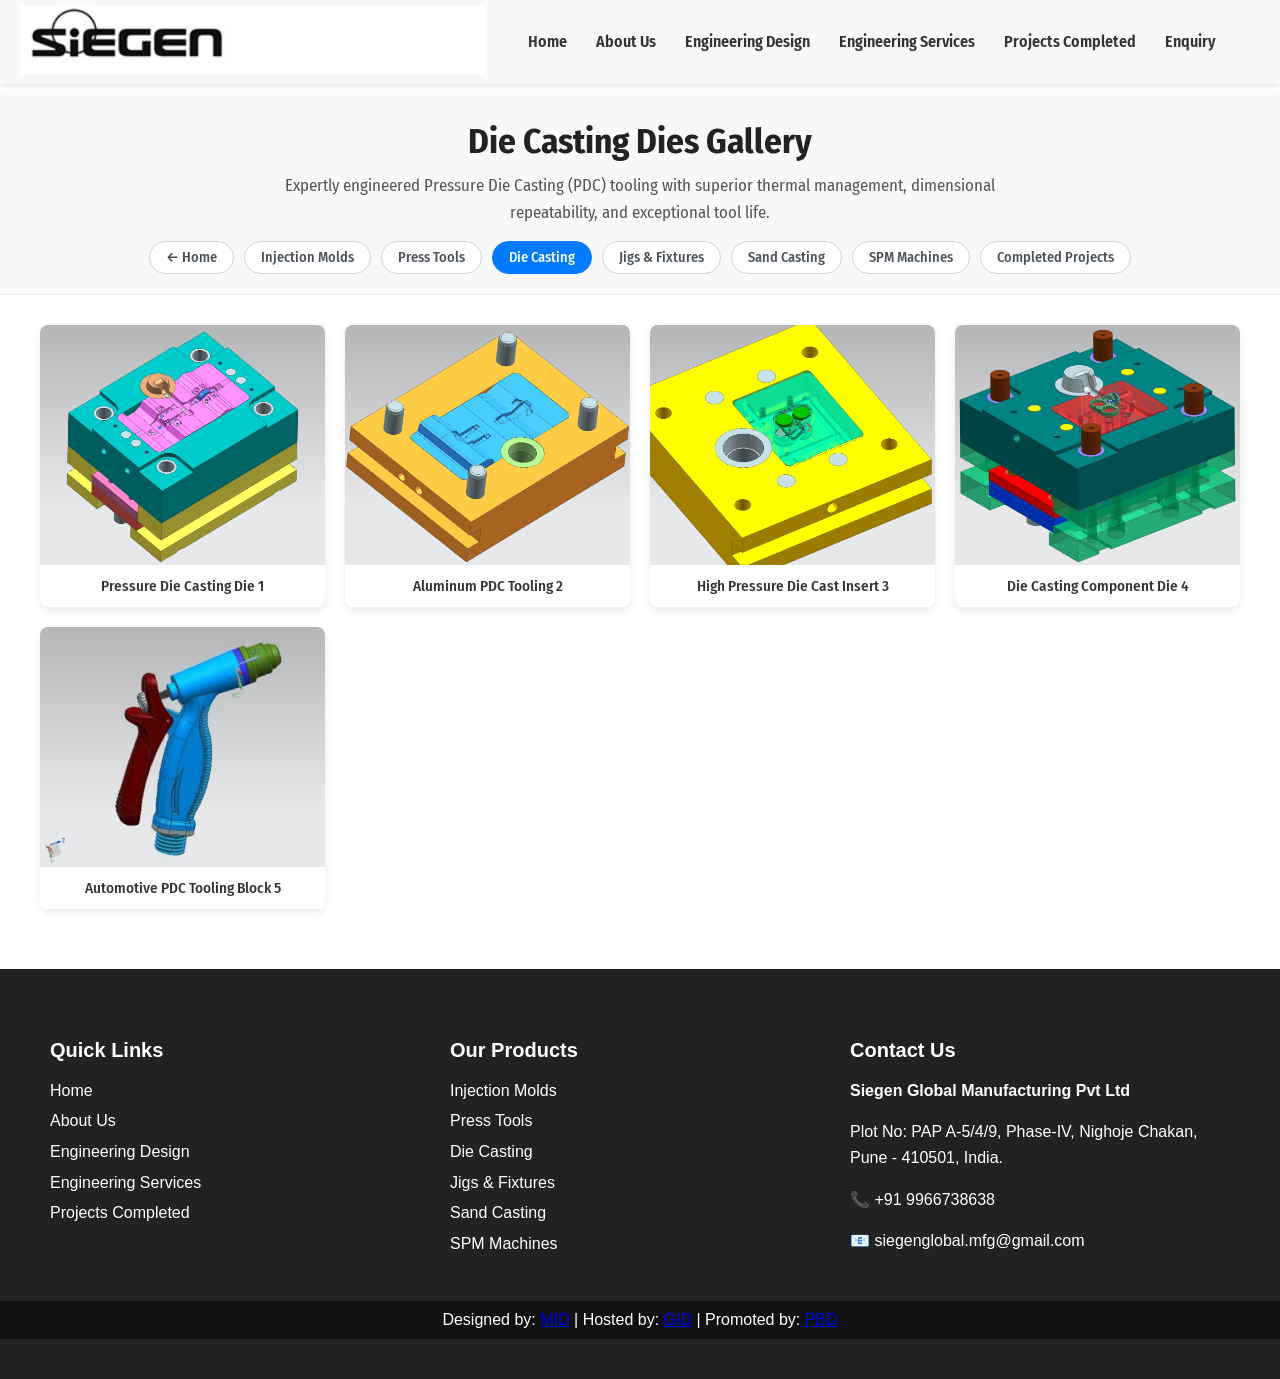
==== die-casting.html @ 93d1257c "Refactor project structure: organize assets into subdirectories, rename images descriptively, and in" ====
<!DOCTYPE html>
<html lang="en">
<head>
    <meta charset="UTF-8">
    <meta name="viewport" content="width=device-width, initial-scale=1.0">
    <title>Pressure Die Casting Dies Gallery | Siegen Global Manufacturing</title>
    <meta name="description" content="View our portfolio of precision Pressure Die Casting (PDC) dies and tooling engineered for aluminum and zinc casting by Siegen Global Manufacturing Pvt Ltd.">
    <meta name="keywords" content="Pressure Die Casting Dies, PDC Tooling, Aluminum Die Casting, Zinc Casting Dies, Tool Design Pune, Siegen Global">
    <link rel="stylesheet" href="assets/css/styles.css">
    <script defer src="assets/js/script.js"></script>
</head>
<body>
    <header>
        <div class="logo">
            <a href="index.html#home"><img src="assets/images/logo/logo.jpeg" alt="Siegen Global Manufacturing Logo"></a>
        </div>
        <button class="mobile-menu-btn" aria-label="Toggle navigation">☰</button>
        <nav>
            <ul>
                <li><a href="index.html#home">Home</a></li>
                <li><a href="index.html#about">About Us</a></li>
                <li><a href="index.html#engineering-design">Engineering Design</a></li>
                <li><a href="index.html#engineering-services">Engineering Services</a></li>
                <li><a href="projects.html">Projects Completed</a></li>
                <li><a href="index.html#enquiry">Enquiry</a></li>
            </ul>
        </nav>
    </header>

    <div class="gallery-page-header">
        <h1>Die Casting Dies Gallery</h1>
        <p>Expertly engineered Pressure Die Casting (PDC) tooling with superior thermal management, dimensional repeatability, and exceptional tool life.</p>
        <div class="gallery-nav-bar">
            <a href="index.html">← Home</a>
            <a href="injection-molds.html">Injection Molds</a>
            <a href="press-tools.html">Press Tools</a>
            <a href="die-casting.html" class="active">Die Casting</a>
            <a href="jigs-and-fixtures.html">Jigs & Fixtures</a>
            <a href="sand-casting.html">Sand Casting</a>
            <a href="spm-machines.html">SPM Machines</a>
            <a href="projects.html">Completed Projects</a>
        </div>
    </div>

    <section class="gallery-section">
        <div class="gallery">
            <div class="gallery-card">
                <img src="assets/images/gallery/die-casting/die-casting-01.jpeg" alt="Pressure Die Casting Die 1">
                <div class="caption">Pressure Die Casting Die 1</div>
            </div>
            <div class="gallery-card">
                <img src="assets/images/gallery/die-casting/die-casting-02.jpeg" alt="Aluminum PDC Tooling 2">
                <div class="caption">Aluminum PDC Tooling 2</div>
            </div>
            <div class="gallery-card">
                <img src="assets/images/gallery/die-casting/die-casting-03.jpeg" alt="High Pressure Die Cast Insert 3">
                <div class="caption">High Pressure Die Cast Insert 3</div>
            </div>
            <div class="gallery-card">
                <img src="assets/images/gallery/die-casting/die-casting-04.jpeg" alt="Die Casting Component Die 4">
                <div class="caption">Die Casting Component Die 4</div>
            </div>
            <div class="gallery-card">
                <img src="assets/images/gallery/die-casting/die-casting-05.jpeg" alt="Automotive PDC Tooling Block 5">
                <div class="caption">Automotive PDC Tooling Block 5</div>
            </div>
        </div>
    </section>

    <!-- Lightbox Modal -->
    <div class="lightbox" id="lightbox">
        <button class="close" onclick="closeLightbox()" aria-label="Close dialog">×</button>
        <button class="prev" onclick="prevImage()" aria-label="Previous image">&#10094;</button>
        <div class="lightbox-content">
            <img id="lightboxImage" src="" alt="Expanded View">
            <div class="lightbox-caption" id="lightboxCaption"></div>
        </div>
        <button class="next" onclick="nextImage()" aria-label="Next image">&#10095;</button>
    </div>

    <footer>
        <div class="footer-container">
            <div>
                <h3>Quick Links</h3>
                <ul>
                    <li><a href="index.html#home">Home</a></li>
                    <li><a href="index.html#about">About Us</a></li>
                    <li><a href="index.html#engineering-design">Engineering Design</a></li>
                    <li><a href="index.html#engineering-services">Engineering Services</a></li>
                    <li><a href="projects.html">Projects Completed</a></li>
                </ul>
            </div>
            <div>
                <h3>Our Products</h3>
                <ul>
                    <li><a href="injection-molds.html">Injection Molds</a></li>
                    <li><a href="press-tools.html">Press Tools</a></li>
                    <li><a href="die-casting.html">Die Casting</a></li>
                    <li><a href="jigs-and-fixtures.html">Jigs & Fixtures</a></li>
                    <li><a href="sand-casting.html">Sand Casting</a></li>
                    <li><a href="spm-machines.html">SPM Machines</a></li>
                </ul>
            </div>
            <div>
                <h3>Contact Us</h3>
                <p><strong>Siegen Global Manufacturing Pvt Ltd</strong></p>
                <p>Plot No: PAP A-5/4/9, Phase-IV, Nighoje Chakan, Pune - 410501, India.</p>
                <p>📞 +91 9966738638</p>
                <p>📧 siegenglobal.mfg@gmail.com</p>
            </div>
        </div>
        <div class="footer-bottom">
            Designed by: <a href="#">MID</a> | Hosted by: <a href="#">GID</a> | Promoted by: <a href="#">PBD</a>
        </div>
    </footer>
</body>
</html>
---- assets/css/styles.css ----
@import url('https://fonts.googleapis.com/css2?family=Fira+Sans+Condensed:wght@300;400;500;600;700&display=swap');

body {
    font-family: 'Fira Sans Condensed', Arial, sans-serif;
    margin: 0;
    padding: 0;
}

header {
    display: flex;
    align-items: center;
    justify-content: flex-start;
    background-color: #f8f8f8;
    padding: 5px 20px;
    position: fixed;
    width: 100%;
    top: 0;
    box-shadow: 0 2px 5px rgba(0,0,0,0.1);
    z-index: 1000;
    box-sizing: border-box;
}

.logo {
    flex: 0 0 auto;
    margin-right: 30px;
}

.logo img {
    height: 70px;
    width: auto;
}

nav {
    flex: 1;
}

nav ul {
    list-style: none;
    padding: 0;
    margin: 0;
    display: flex;
    align-items: center;
    gap: 5px;
}

nav ul li {
    margin: 0;
    position: relative;
    white-space: nowrap;
}

nav ul li a {
    text-decoration: none;
    color: #333;
    font-weight: 600;
    padding: 8px 12px;
    border-radius: 4px;
    transition: all 0.3s ease;
    display: block;
}

nav ul li a:hover {
    background-color: #007bff;
    color: white;
}



@keyframes fadeIn {
    from { opacity: 0; transform: translateY(-10px); }
    to { opacity: 1; transform: translateY(0); }
}

/* Slideshow */
.slideshow-container {
    width: 100%;
    height: 50vh;
    margin-top: 85px;
    margin-bottom: 0;
    position: relative;
    overflow: hidden;
    max-width: 1200px;
    margin-left: auto;
    margin-right: auto;
}

.slide {
    width: 100%;
    height: 100%;
    position: relative;
    display: flex;
    flex-direction: column;
    align-items: center;
}

.slide img {
    width: 100%;
    height: 90%;
    object-fit: cover;
    object-position: center;
}

.slide-text {
    position: relative;
    bottom: 0;
    width: 100%;
    background: linear-gradient(90deg, transparent 0%, rgba(255, 255, 255, 0.2) 10%, rgba(255, 255, 255, 0.2) 90%, transparent 100%);
    color: #b9ebca;
    text-align: center;
    padding: 15px;
    font-size: 1.2em;
    font-weight: 600;
    height: 10%;
    display: flex;
    align-items: center;
    justify-content: center;
    text-transform: uppercase;
    letter-spacing: 2px;
    backdrop-filter: blur(5px);
    box-shadow: 0 -4px 15px rgba(0,0,0,0.15);
    transition: all 0.5s ease;
    animation: floatText 2s ease-in-out infinite;
}

@keyframes floatText {
    0% { transform: translateY(0); }
    50% { transform: translateY(-5px); }
    100% { transform: translateY(0); }
}

.slide.active .slide-text {
    opacity: 1;
    transform: translateY(0);
    font-size: 1.5em;
    background: linear-gradient(90deg, transparent 0%, rgba(124, 217, 238, 0.5) 10%, rgba(124, 217, 238, 0.5) 90%, transparent 100%);
    color: rgb(0, 0, 0);
}


/* Common section spacing */
section {
    padding: 30px 0;
    margin: 0;
}

.container {
    display: flex;
    flex-wrap: wrap;
    justify-content: space-between;
    max-width: 1200px;
    margin: 0 auto;
    padding: 20px;
    gap: 30px;
}

.content {
    flex: 1;
    min-width: 280px;
    flex-basis: calc(60% - 15px);
}

.projects {
    flex: 1;
    min-width: 280px;
    flex-basis: calc(40% - 15px);
}

.content h1 {
    font-size: clamp(24px, 4vw, 32px);
    color: #333;
    margin-bottom: 20px;
}

.content p {
    font-size: clamp(14px, 2vw, 16px);
    line-height: 1.6;
    color: #555;
    margin-bottom: 15px;
}

.projects h2 {
    font-size: clamp(20px, 3vw, 24px);
    color: #333;
    margin-bottom: 20px;
}

.projects a {
    display: block;
    color: #007bff;
    text-decoration: none;
    font-size: clamp(14px, 2vw, 16px);
    padding: 8px 0;
    transition: color 0.3s ease;
}

.projects a:hover {
    color: #0056b3;
}

/* About Section */
.about-container {
    display: flex;
    justify-content: space-between;
    align-items: flex-start;
    padding: 40px;
    gap: 40px;
    max-width: 1200px;
    margin: 0 auto;
}

.about-text {
    flex: 1;
    padding-right: 20px;
}

.about-image {
    flex: 1;
    max-width: 500px;
}

.about-image img {
    width: 100%;
    height: auto;
    border-radius: 8px;
    box-shadow: 0 4px 8px rgba(0, 0, 0, 0.1);
}

@media (max-width: 768px) {
    .about-container {
        flex-direction: column;
        padding: 20px;
    }
    
    .about-text {
        padding-right: 0;
    }
    
    .about-image {
        width: 100%;
        margin-top: 20px;
    }
}

.about-text {
    flex: 1;
    min-width: 280px;
    flex-basis: calc(50% - 15px);
}

.about-image {
    flex: 1;
    min-width: 280px;
    flex-basis: calc(50% - 15px);
    height: 100%;
}

.about-image img {
    width: 100%;
    height: 100%;
    object-fit: cover;
    border-radius: 8px;
    box-shadow: 0 4px 12px rgba(0,0,0,0.1);
    max-height: 500px;
}

/* Services Section */
.services-container {
    max-width: 1200px;
    margin: 20px auto;
    padding: 0 20px;
}

.services {
    display: grid;
    grid-template-columns: repeat(auto-fit, minmax(280px, 1fr));
    gap: 20px;
    padding: 0;
}

.service-item {
    aspect-ratio: 16/9;
    width: 100%;
    height: auto;
}

.service-item img {
    width: 100%;
    height: 100%;
    object-fit: cover;
}

/* Software and Engineering Services Sections */
.software-service-container,
.engineering-service-container {
    max-width: 1200px;
    margin: 20px auto;
    padding: 0 20px;
    text-align: center;
}

.service-row {
    display: flex;
    justify-content: center;
    gap: 30px;
    margin-bottom: 30px;
}

.service-row.center {
    justify-content: center;
}

.service-item-container {
    flex: 1;
    max-width: 500px;
    text-align: center;
}

.service-item-container img {
    width: 100%;
    height: auto;
    border-radius: 8px;
    box-shadow: 0 4px 12px rgba(0,0,0,0.1);
    margin-bottom: 15px;
    transition: transform 0.3s ease, box-shadow 0.3s ease;
}

.service-item-container img:hover {
    transform: scale(1.05);
    box-shadow: 0 8px 24px rgba(0,0,0,0.15);
}

.service-item-container h3 {
    color: #333;
    margin-top: 10px;
    font-size: 1.2em;
}

@media (max-width: 768px) {
    .service-row {
        flex-direction: column;
        align-items: center;
    }
    
    .service-item-container {
        width: 100%;
        margin-bottom: 20px;
    }
}

.software-service-text,
.engineering-service-text {
    flex: 1;
    min-width: 280px;
    flex-basis: calc(50% - 15px);
}

.software-service-image,
.engineering-service-image {
    flex: 1;
    min-width: 280px;
    flex-basis: calc(50% - 15px);
    height: 100%;
}

.software-service-image img,
.engineering-service-image img {
    width: 100%;
    height: 100%;
    object-fit: cover;
    border-radius: 8px;
    box-shadow: 0 4px 12px rgba(0,0,0,0.1);
    max-height: 500px;
}

/* Fix for MCAD Design Services hover effects */
.services-container {
    padding: 40px 20px;
    background: #f8f9fa;
}

.service-item {
    position: relative;
    display: block;
    overflow: hidden;
    border-radius: 8px;
    transition: transform 0.3s ease;
}

.service-item img {
    width: 100%;
    height: 100%;
    object-fit: cover;
    transition: transform 0.3s ease;
}

.service-item .overlay {
    position: absolute;
    bottom: 0;
    left: 0;
    right: 0;
    background: rgba(0, 0, 0, 0.7);
    color: white;
    padding: 15px;
    transform: translateY(100%);
    transition: transform 0.3s ease;
    text-align: center;
}

.service-item:hover {
    transform: translateY(-5px);
}

.service-item:hover .overlay {
    transform: translateY(0);
}

.service-item:hover img {
    transform: scale(1.1);
}

/* Engineering Design Expertise Styles */
.engineering-design-container {
    padding: 60px 20px;
    background: #fff;
    max-width: 1200px;
    margin: 0 auto;
}

.engineering-design-container h2 {
    text-align: center;
    margin-bottom: 40px;
    color: #333;
    font-size: 2em;
}

.design-workflow {
    display: flex;
    justify-content: space-between;
    align-items: center;
    margin-bottom: 60px;
    gap: 20px;
}

.workflow-item {
    flex: 1;
    text-align: center;
    padding: 20px;
    background: #f8f9fa;
    border-radius: 10px;
    box-shadow: 0 4px 6px rgba(0, 0, 0, 0.1);
    opacity: 0;
    transform: translateY(20px);
    animation: fadeInUp 0.6s ease forwards;
}

.workflow-icon {
    width: 200px;
    height: 200px;
    border-radius: 50%;
    overflow: hidden;
    margin: 0 auto 20px;
    position: relative;
}

.workflow-icon img {
    width: 100%;
    height: 100%;
    object-fit: cover;
    object-position: center;
}

.workflow-arrow {
    width: 60px;
    height: 2px;
    background: #007bff;
    position: relative;
    flex-shrink: 0;
}

.workflow-arrow::after {
    content: '';
    position: absolute;
    right: 0;
    top: 50%;
    transform: translateY(-50%);
    width: 0;
    height: 0;
    border-left: 8px solid #007bff;
    border-top: 6px solid transparent;
    border-bottom: 6px solid transparent;
}

.workflow-item:nth-child(1) { animation-delay: 0.2s; }
.workflow-item:nth-child(3) { animation-delay: 0.4s; }
.workflow-item:nth-child(5) { animation-delay: 0.6s; }

@keyframes fadeInUp {
    from {
        opacity: 0;
        transform: translateY(20px);
    }
    to {
        opacity: 1;
        transform: translateY(0);
    }
}

/* Key Results Styles */
.key-results {
    margin-top: 60px;
}

.key-results h3 {
    text-align: center;
    margin-bottom: 40px;
    color: #333;
}

.key-results-grid {
    display: grid;
    grid-template-columns: repeat(auto-fit, minmax(250px, 1fr));
    gap: 30px;
}

.key-result-item {
    background: #fff;
    padding: 25px;
    border-radius: 10px;
    box-shadow: 0 4px 6px rgba(0, 0, 0, 0.1);
    position: relative;
    transition: transform 0.3s ease;
}

.key-result-item::before {
    content: attr(data-number);
    position: absolute;
    top: -15px;
    left: -15px;
    width: 30px;
    height: 30px;
    background: #007bff;
    color: white;
    border-radius: 50%;
    display: flex;
    align-items: center;
    justify-content: center;
    font-weight: bold;
}

.key-result-item:hover {
    transform: translateY(-5px);
}

.key-result-item h4 {
    color: #333;
    margin-bottom: 15px;
}

.key-result-item p {
    color: #666;
    line-height: 1.6;
}

/* Responsive Design */
@media (max-width: 768px) {
    .design-workflow {
        flex-direction: column;
    }
    
    .workflow-arrow {
        width: 2px;
        height: 40px;
    }
    
    .workflow-arrow::after {
        right: 50%;
        top: auto;
        bottom: 0;
        transform: translateX(50%) rotate(90deg);
    }
    
    .key-results-grid {
        grid-template-columns: 1fr;
    }
}

/* Text styles */
h2 {
    font-size: clamp(24px, 4vw, 32px);
    margin-bottom: 20px;
}

p, ul {
    font-size: clamp(14px, 2vw, 16px);
    line-height: 1.6;
    margin-bottom: 15px;
}

/* Responsive Design */
@media screen and (max-width: 768px) {
    section {
        padding: 20px 0;
    }

    .about-container,
    .software-service-container,
    .engineering-service-container {
        gap: 20px;
    }

    .about-text,
    .about-image,
    .software-service-text,
    .software-service-image,
    .engineering-service-text,
    .engineering-service-image {
        flex-basis: 100%;
        min-width: 100%;
        padding: 0;
    }

    .about-image img,
    .software-service-image img,
    .engineering-service-image img {
        max-height: 300px;
    }

    .services {
        grid-template-columns: repeat(auto-fit, minmax(250px, 1fr));
    }

    .service-item {
        aspect-ratio: 16/10;
    }

    .container {
        gap: 20px;
    }

    .content,
    .projects {
        flex-basis: 100%;
        min-width: 100%;
    }
}

@media screen and (max-width: 480px) {
    section {
        padding: 15px 0;
    }

    .about-container,
    .software-service-container,
    .engineering-service-container {
        padding: 0 15px;
        gap: 15px;
    }

    .about-image img,
    .software-service-image img,
    .engineering-service-image img {
        max-height: 250px;
    }

    .services {
        grid-template-columns: 1fr;
    }

    .service-item {
        aspect-ratio: 16/9;
    }
}

/* Mobile Menu Button */
.mobile-menu-btn {
    display: none;
    background: none;
    border: none;
    font-size: 24px;
    cursor: pointer;
    padding: 10px;
}

/* Media Queries for Responsive Design */
@media screen and (max-width: 768px) {
    header {
        padding: 5px 10px;
    }

    .logo img {
        height: 50px;
    }

    .mobile-menu-btn {
        display: block;
    }

    nav ul {
        display: none;
        position: absolute;
        top: 80px;
        left: 0;
        width: 100%;
        background: #f8f8f8;
        flex-direction: column;
        padding: 20px 0;
        box-shadow: 0 2px 5px rgba(0,0,0,0.1);
    }

    nav ul.show {
        display: flex;
    }

    nav ul li {
        width: 100%;
        text-align: center;
    }

    .dropdown-menu {
        position: static;
        box-shadow: none;
        width: 100%;
        background: #f0f0f0;
    }

    .container {
        flex-direction: column;
        padding: 10px;
    }

    .content, .projects {
        max-width: 100%;
        padding: 10px;
    }

    .slideshow-container {
        margin-top: 80px;
    }

    .slide img {
        height: 200px;
    }

    .about-container,
    .software-service-container,
    .engineering-service-container {
        flex-direction: column;
        padding: 20px 10px;
    }

    .about-image,
    .software-service-image,
    .engineering-service-image {
        max-width: 100%;
        margin-right: 0;
        margin-bottom: 20px;
    }

    .footer-container {
        flex-direction: column;
        text-align: center;
    }

    .footer-container > div {
        margin-bottom: 20px;
    }
}

/* Additional responsive adjustments for very small screens */
@media screen and (max-width: 480px) {
    body {
        font-size: 14px;
    }

    h1 {
        font-size: 20px !important;
    }

    h2 {
        font-size: 18px !important;
    }

    .logo img {
        height: 40px;
    }
}

footer {
    background-color: #222;
    color: white;
    padding: 40px 0;
    font-family: Arial, sans-serif;
}

footer .footer-container {
    display: flex;
    justify-content: space-around;
    flex-wrap: wrap;
    max-width: 1200px;
    margin: auto;
}

footer .footer-container > div {
    flex: 1;
    min-width: 250px; /* Ensure each section has a minimum width */
    margin: 10px;
}

footer h3 {
    margin-bottom: 10px;
    font-size: 20px;
}

footer ul {
    list-style: none;
    padding: 0;
}

footer ul li {
    margin-bottom: 5px;
}

footer ul li a {
    color: white;
    text-decoration: none;
}

footer .footer-bottom {
    text-align: center;
    padding: 10px;
    background-color: #111;
    margin-top: 20px;
}

.footer-container {
    display: flex;
    justify-content: space-around;
    flex-wrap: wrap;
    max-width: 1200px;
    margin: auto;
}

.footer-container > div {
    flex: 1;
    min-width: 250px;
    margin: 10px;
}

.footer-bottom {
    text-align: center;
    padding: 10px;
    background-color: #111;
    margin-top: 20px;
}

.project-fields-container {
    max-width: 1200px;
    margin: 0 auto;
    padding: 40px 20px;
}

.project-fields-text {
    width: 100%;
    max-width: 1000px;
    margin: 0 auto;
}

.project-fields-text h2 {
    text-align: center;
    margin-bottom: 30px;
}

.project-fields-text ul {
    padding-left: 20px;
    margin: 0 auto;
    max-width: 800px;
}

.project-fields-text p {
    text-align: center;
    margin-bottom: 20px;
}

/* ===================================================
   Gallery & Subpages Styles
   =================================================== */
.gallery-page-header {
    margin-top: 90px;
    padding: 30px 20px 10px;
    text-align: center;
    background: #f8f9fa;
    border-bottom: 1px solid #e9ecef;
}

.gallery-page-header h1 {
    font-size: 2.2rem;
    color: #222;
    margin: 0 0 10px;
}

.gallery-page-header p {
    max-width: 800px;
    margin: 0 auto 15px;
    color: #555;
    font-size: 1.05rem;
    line-height: 1.6;
}

.gallery-nav-bar {
    display: flex;
    justify-content: center;
    flex-wrap: wrap;
    gap: 10px;
    margin: 15px 0 10px;
}

.gallery-nav-bar a {
    display: inline-block;
    padding: 7px 16px;
    background: #fff;
    border: 1px solid #ced4da;
    border-radius: 20px;
    color: #495057;
    text-decoration: none;
    font-size: 0.9rem;
    font-weight: 500;
    transition: all 0.2s ease;
}

.gallery-nav-bar a:hover,
.gallery-nav-bar a.active {
    background: #007bff;
    color: #fff;
    border-color: #007bff;
}

.gallery-section {
    max-width: 1200px;
    margin: 30px auto 60px;
    padding: 0 20px;
}

.gallery {
    display: grid;
    grid-template-columns: repeat(auto-fit, minmax(280px, 1fr));
    gap: 20px;
}

.gallery-card {
    background: #fff;
    border-radius: 8px;
    overflow: hidden;
    box-shadow: 0 4px 10px rgba(0, 0, 0, 0.08);
    transition: transform 0.3s ease, box-shadow 0.3s ease;
    cursor: pointer;
}

.gallery-card:hover {
    transform: translateY(-5px);
    box-shadow: 0 8px 20px rgba(0, 0, 0, 0.15);
}

.gallery-card img {
    width: 100%;
    height: 240px;
    object-fit: cover;
    display: block;
}

.gallery-card .caption {
    padding: 12px 15px;
    font-size: 0.95rem;
    color: #333;
    font-weight: 500;
    text-align: center;
    background: #fff;
}

/* Lightbox Styles */
.lightbox {
    position: fixed;
    top: 0;
    left: 0;
    width: 100%;
    height: 100%;
    background: rgba(0, 0, 0, 0.88);
    display: flex;
    align-items: center;
    justify-content: center;
    opacity: 0;
    visibility: hidden;
    transition: opacity 0.3s ease, visibility 0.3s ease;
    z-index: 2000;
}

.lightbox.show {
    opacity: 1;
    visibility: visible;
}

.lightbox-content {
    position: relative;
    max-width: 90vw;
    max-height: 85vh;
    display: flex;
    flex-direction: column;
    align-items: center;
}

.lightbox img {
    max-width: 90vw;
    max-height: 80vh;
    border-radius: 6px;
    box-shadow: 0 8px 30px rgba(0, 0, 0, 0.5);
    object-fit: contain;
}

.lightbox-caption {
    color: #fff;
    margin-top: 12px;
    font-size: 1.1rem;
    text-align: center;
}

.lightbox .close {
    position: absolute;
    top: 20px;
    right: 25px;
    font-size: 35px;
    color: #fff;
    cursor: pointer;
    background: none;
    border: none;
    z-index: 2010;
    line-height: 1;
    transition: transform 0.2s ease;
}

.lightbox .close:hover {
    transform: scale(1.2);
    color: #ff4757;
}

.lightbox .prev,
.lightbox .next {
    position: absolute;
    top: 50%;
    transform: translateY(-50%);
    background: rgba(255, 255, 255, 0.2);
    color: #fff;
    border: none;
    padding: 14px 18px;
    font-size: 24px;
    cursor: pointer;
    border-radius: 50%;
    transition: background 0.2s ease;
    z-index: 2010;
    user-select: none;
}

.lightbox .prev { left: 25px; }
.lightbox .next { right: 25px; }

.lightbox .prev:hover,
.lightbox .next:hover {
    background: rgba(255, 255, 255, 0.8);
    color: #111;
}
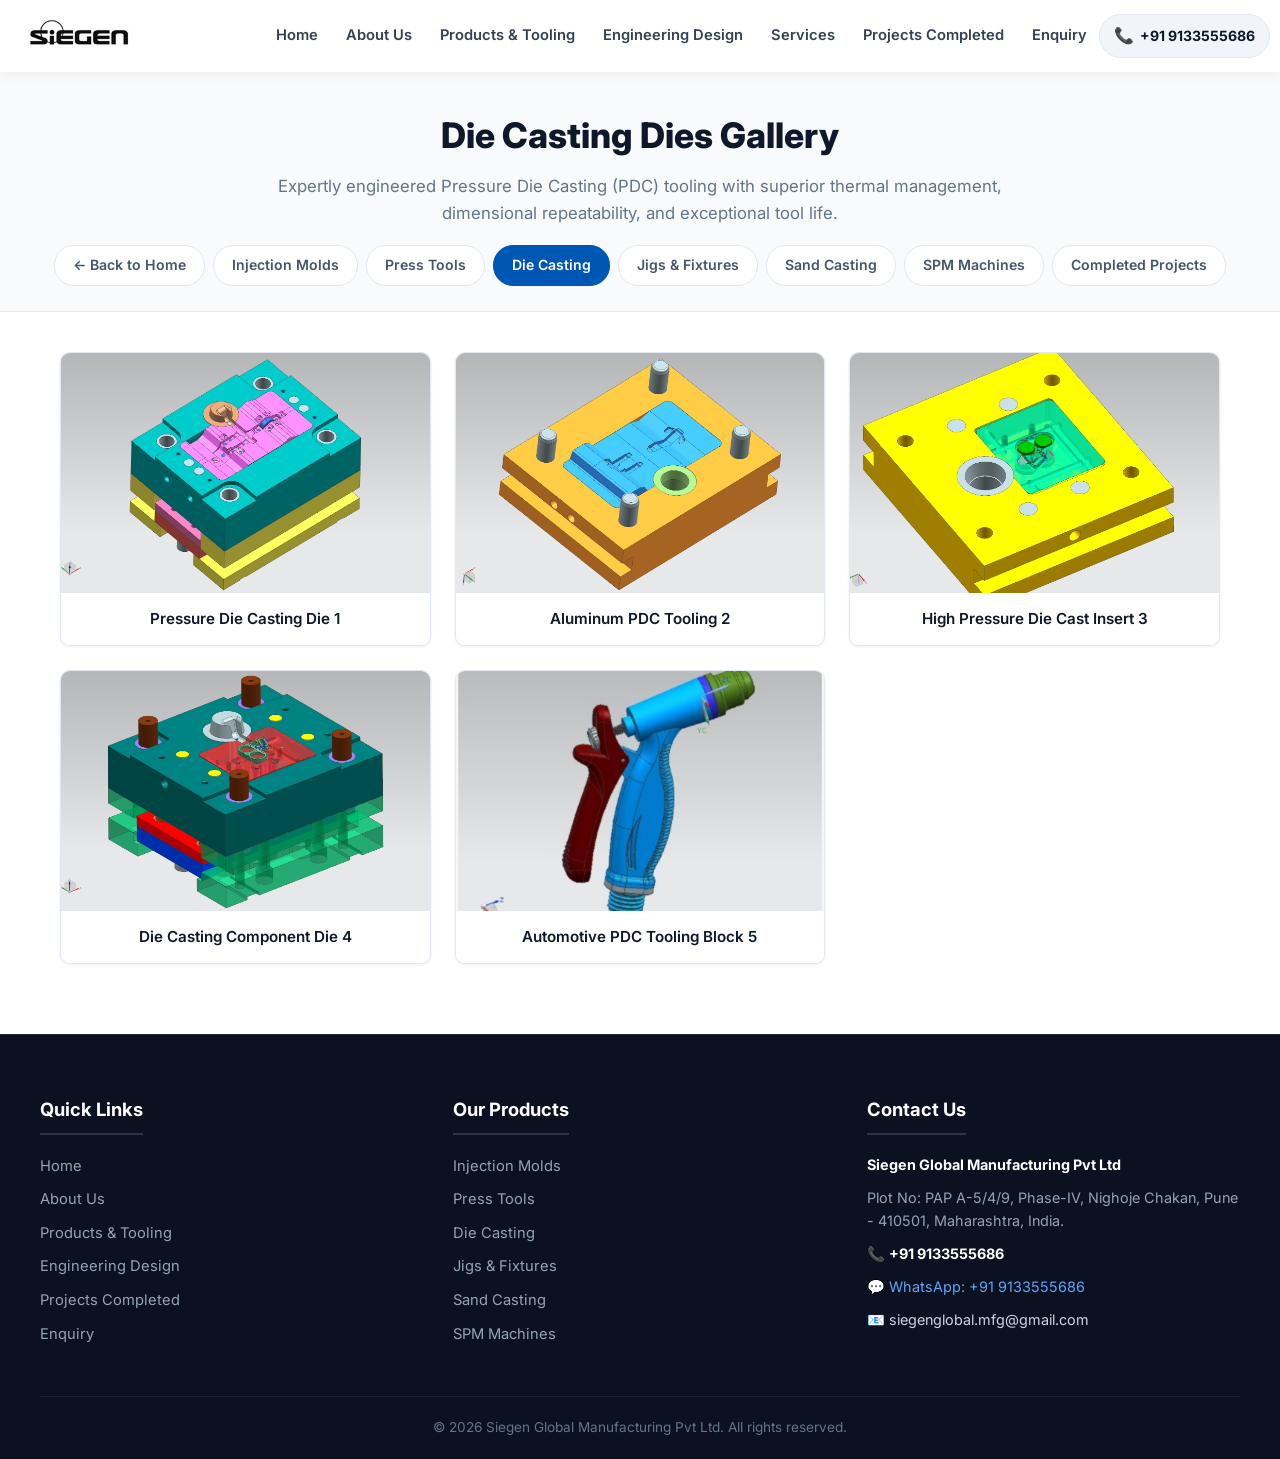
==== commit 0cd376f8: "Revamp UI/UX: fix logo scaling and header fit, add clients and enquiry sections, enhance mobile resp" ====
--- a/die-casting.html
+++ b/die-casting.html
@@ -14,24 +14,31 @@
         <div class="logo">
             <a href="index.html#home"><img src="assets/images/logo/logo.jpeg" alt="Siegen Global Manufacturing Logo"></a>
         </div>
-        <button class="mobile-menu-btn" aria-label="Toggle navigation">☰</button>
         <nav>
             <ul>
                 <li><a href="index.html#home">Home</a></li>
                 <li><a href="index.html#about">About Us</a></li>
+                <li><a href="index.html#products">Products & Tooling</a></li>
                 <li><a href="index.html#engineering-design">Engineering Design</a></li>
-                <li><a href="index.html#engineering-services">Engineering Services</a></li>
+                <li><a href="index.html#engineering-services">Services</a></li>
                 <li><a href="projects.html">Projects Completed</a></li>
                 <li><a href="index.html#enquiry">Enquiry</a></li>
             </ul>
         </nav>
+        <div class="header-cta">
+            <a href="tel:+919133555686" class="phone-badge" title="Call Siegen Global Engineering Team">
+                <span class="icon">📞</span>
+                <span>+91 9133555686</span>
+            </a>
+            <button class="mobile-menu-btn" aria-label="Toggle navigation menu" aria-expanded="false">☰</button>
+        </div>
     </header>
 
     <div class="gallery-page-header">
         <h1>Die Casting Dies Gallery</h1>
         <p>Expertly engineered Pressure Die Casting (PDC) tooling with superior thermal management, dimensional repeatability, and exceptional tool life.</p>
         <div class="gallery-nav-bar">
-            <a href="index.html">← Home</a>
+            <a href="index.html">← Back to Home</a>
             <a href="injection-molds.html">Injection Molds</a>
             <a href="press-tools.html">Press Tools</a>
             <a href="die-casting.html" class="active">Die Casting</a>
@@ -85,9 +92,10 @@
                 <ul>
                     <li><a href="index.html#home">Home</a></li>
                     <li><a href="index.html#about">About Us</a></li>
+                    <li><a href="index.html#products">Products & Tooling</a></li>
                     <li><a href="index.html#engineering-design">Engineering Design</a></li>
-                    <li><a href="index.html#engineering-services">Engineering Services</a></li>
                     <li><a href="projects.html">Projects Completed</a></li>
+                    <li><a href="index.html#enquiry">Enquiry</a></li>
                 </ul>
             </div>
             <div>
@@ -104,13 +112,14 @@
             <div>
                 <h3>Contact Us</h3>
                 <p><strong>Siegen Global Manufacturing Pvt Ltd</strong></p>
-                <p>Plot No: PAP A-5/4/9, Phase-IV, Nighoje Chakan, Pune - 410501, India.</p>
-                <p>📞 +91 9966738638</p>
-                <p>📧 siegenglobal.mfg@gmail.com</p>
+                <p>Plot No: PAP A-5/4/9, Phase-IV, Nighoje Chakan, Pune - 410501, Maharashtra, India.</p>
+                <p>📞 <a href="tel:+919133555686" style="color: #ffffff; text-decoration: none; font-weight: 700;">+91 9133555686</a></p>
+                <p>💬 <a href="https://wa.me/919133555686" style="color: #60a5fa; text-decoration: none;">WhatsApp: +91 9133555686</a></p>
+                <p>📧 <a href="mailto:siegenglobal.mfg@gmail.com" style="color: #cbd5e1; text-decoration: none;">siegenglobal.mfg@gmail.com</a></p>
             </div>
         </div>
         <div class="footer-bottom">
-            Designed by: <a href="#">MID</a> | Hosted by: <a href="#">GID</a> | Promoted by: <a href="#">PBD</a>
+            © 2026 Siegen Global Manufacturing Pvt Ltd. All rights reserved.
         </div>
     </footer>
 </body>
--- a/assets/css/styles.css
+++ b/assets/css/styles.css
@@ -1,1068 +1,1386 @@
-@import url('https://fonts.googleapis.com/css2?family=Fira+Sans+Condensed:wght@300;400;500;600;700&display=swap');
-
-body {
-    font-family: 'Fira Sans Condensed', Arial, sans-serif;
-    margin: 0;
-    padding: 0;
-}
-
-header {
-    display: flex;
-    align-items: center;
-    justify-content: flex-start;
-    background-color: #f8f8f8;
-    padding: 5px 20px;
-    position: fixed;
-    width: 100%;
-    top: 0;
-    box-shadow: 0 2px 5px rgba(0,0,0,0.1);
-    z-index: 1000;
-    box-sizing: border-box;
-}
-
-.logo {
-    flex: 0 0 auto;
-    margin-right: 30px;
-}
-
-.logo img {
-    height: 70px;
-    width: auto;
-}
-
-nav {
-    flex: 1;
-}
-
-nav ul {
-    list-style: none;
-    padding: 0;
-    margin: 0;
-    display: flex;
-    align-items: center;
-    gap: 5px;
-}
-
-nav ul li {
-    margin: 0;
-    position: relative;
-    white-space: nowrap;
-}
-
-nav ul li a {
-    text-decoration: none;
-    color: #333;
-    font-weight: 600;
-    padding: 8px 12px;
-    border-radius: 4px;
-    transition: all 0.3s ease;
-    display: block;
-}
-
-nav ul li a:hover {
-    background-color: #007bff;
-    color: white;
-}
-
-
-
-@keyframes fadeIn {
-    from { opacity: 0; transform: translateY(-10px); }
-    to { opacity: 1; transform: translateY(0); }
-}
-
-/* Slideshow */
-.slideshow-container {
-    width: 100%;
-    height: 50vh;
-    margin-top: 85px;
-    margin-bottom: 0;
-    position: relative;
-    overflow: hidden;
-    max-width: 1200px;
-    margin-left: auto;
-    margin-right: auto;
-}
-
-.slide {
-    width: 100%;
-    height: 100%;
-    position: relative;
-    display: flex;
-    flex-direction: column;
-    align-items: center;
-}
-
-.slide img {
-    width: 100%;
-    height: 90%;
-    object-fit: cover;
-    object-position: center;
-}
-
-.slide-text {
-    position: relative;
-    bottom: 0;
-    width: 100%;
-    background: linear-gradient(90deg, transparent 0%, rgba(255, 255, 255, 0.2) 10%, rgba(255, 255, 255, 0.2) 90%, transparent 100%);
-    color: #b9ebca;
-    text-align: center;
-    padding: 15px;
-    font-size: 1.2em;
-    font-weight: 600;
-    height: 10%;
-    display: flex;
-    align-items: center;
-    justify-content: center;
-    text-transform: uppercase;
-    letter-spacing: 2px;
-    backdrop-filter: blur(5px);
-    box-shadow: 0 -4px 15px rgba(0,0,0,0.15);
-    transition: all 0.5s ease;
-    animation: floatText 2s ease-in-out infinite;
-}
-
-@keyframes floatText {
-    0% { transform: translateY(0); }
-    50% { transform: translateY(-5px); }
-    100% { transform: translateY(0); }
-}
-
-.slide.active .slide-text {
-    opacity: 1;
-    transform: translateY(0);
-    font-size: 1.5em;
-    background: linear-gradient(90deg, transparent 0%, rgba(124, 217, 238, 0.5) 10%, rgba(124, 217, 238, 0.5) 90%, transparent 100%);
-    color: rgb(0, 0, 0);
-}
-
-
-/* Common section spacing */
-section {
-    padding: 30px 0;
-    margin: 0;
-}
-
-.container {
-    display: flex;
-    flex-wrap: wrap;
-    justify-content: space-between;
-    max-width: 1200px;
-    margin: 0 auto;
-    padding: 20px;
-    gap: 30px;
-}
-
-.content {
-    flex: 1;
-    min-width: 280px;
-    flex-basis: calc(60% - 15px);
-}
-
-.projects {
-    flex: 1;
-    min-width: 280px;
-    flex-basis: calc(40% - 15px);
-}
-
-.content h1 {
-    font-size: clamp(24px, 4vw, 32px);
-    color: #333;
-    margin-bottom: 20px;
-}
-
-.content p {
-    font-size: clamp(14px, 2vw, 16px);
-    line-height: 1.6;
-    color: #555;
-    margin-bottom: 15px;
-}
-
-.projects h2 {
-    font-size: clamp(20px, 3vw, 24px);
-    color: #333;
-    margin-bottom: 20px;
-}
-
-.projects a {
-    display: block;
-    color: #007bff;
-    text-decoration: none;
-    font-size: clamp(14px, 2vw, 16px);
-    padding: 8px 0;
-    transition: color 0.3s ease;
-}
-
-.projects a:hover {
-    color: #0056b3;
-}
-
-/* About Section */
-.about-container {
-    display: flex;
-    justify-content: space-between;
-    align-items: flex-start;
-    padding: 40px;
-    gap: 40px;
-    max-width: 1200px;
-    margin: 0 auto;
-}
-
-.about-text {
-    flex: 1;
-    padding-right: 20px;
-}
-
-.about-image {
-    flex: 1;
-    max-width: 500px;
-}
-
-.about-image img {
-    width: 100%;
-    height: auto;
-    border-radius: 8px;
-    box-shadow: 0 4px 8px rgba(0, 0, 0, 0.1);
-}
-
-@media (max-width: 768px) {
-    .about-container {
-        flex-direction: column;
-        padding: 20px;
-    }
-    
-    .about-text {
-        padding-right: 0;
-    }
-    
-    .about-image {
-        width: 100%;
-        margin-top: 20px;
-    }
-}
-
-.about-text {
-    flex: 1;
-    min-width: 280px;
-    flex-basis: calc(50% - 15px);
-}
-
-.about-image {
-    flex: 1;
-    min-width: 280px;
-    flex-basis: calc(50% - 15px);
-    height: 100%;
-}
-
-.about-image img {
-    width: 100%;
-    height: 100%;
-    object-fit: cover;
-    border-radius: 8px;
-    box-shadow: 0 4px 12px rgba(0,0,0,0.1);
-    max-height: 500px;
-}
-
-/* Services Section */
-.services-container {
-    max-width: 1200px;
-    margin: 20px auto;
-    padding: 0 20px;
-}
-
-.services {
-    display: grid;
-    grid-template-columns: repeat(auto-fit, minmax(280px, 1fr));
-    gap: 20px;
-    padding: 0;
-}
-
-.service-item {
-    aspect-ratio: 16/9;
-    width: 100%;
-    height: auto;
-}
-
-.service-item img {
-    width: 100%;
-    height: 100%;
-    object-fit: cover;
-}
-
-/* Software and Engineering Services Sections */
-.software-service-container,
-.engineering-service-container {
-    max-width: 1200px;
-    margin: 20px auto;
-    padding: 0 20px;
-    text-align: center;
-}
-
-.service-row {
-    display: flex;
-    justify-content: center;
-    gap: 30px;
-    margin-bottom: 30px;
-}
-
-.service-row.center {
-    justify-content: center;
-}
-
-.service-item-container {
-    flex: 1;
-    max-width: 500px;
-    text-align: center;
-}
-
-.service-item-container img {
-    width: 100%;
-    height: auto;
-    border-radius: 8px;
-    box-shadow: 0 4px 12px rgba(0,0,0,0.1);
-    margin-bottom: 15px;
-    transition: transform 0.3s ease, box-shadow 0.3s ease;
-}
-
-.service-item-container img:hover {
-    transform: scale(1.05);
-    box-shadow: 0 8px 24px rgba(0,0,0,0.15);
-}
-
-.service-item-container h3 {
-    color: #333;
-    margin-top: 10px;
-    font-size: 1.2em;
-}
-
-@media (max-width: 768px) {
-    .service-row {
-        flex-direction: column;
-        align-items: center;
-    }
-    
-    .service-item-container {
-        width: 100%;
-        margin-bottom: 20px;
-    }
-}
-
-.software-service-text,
-.engineering-service-text {
-    flex: 1;
-    min-width: 280px;
-    flex-basis: calc(50% - 15px);
-}
-
-.software-service-image,
-.engineering-service-image {
-    flex: 1;
-    min-width: 280px;
-    flex-basis: calc(50% - 15px);
-    height: 100%;
-}
-
-.software-service-image img,
-.engineering-service-image img {
-    width: 100%;
-    height: 100%;
-    object-fit: cover;
-    border-radius: 8px;
-    box-shadow: 0 4px 12px rgba(0,0,0,0.1);
-    max-height: 500px;
-}
-
-/* Fix for MCAD Design Services hover effects */
-.services-container {
-    padding: 40px 20px;
-    background: #f8f9fa;
-}
-
-.service-item {
-    position: relative;
-    display: block;
-    overflow: hidden;
-    border-radius: 8px;
-    transition: transform 0.3s ease;
-}
-
-.service-item img {
-    width: 100%;
-    height: 100%;
-    object-fit: cover;
-    transition: transform 0.3s ease;
-}
-
-.service-item .overlay {
-    position: absolute;
-    bottom: 0;
-    left: 0;
-    right: 0;
-    background: rgba(0, 0, 0, 0.7);
-    color: white;
-    padding: 15px;
-    transform: translateY(100%);
-    transition: transform 0.3s ease;
-    text-align: center;
-}
-
-.service-item:hover {
-    transform: translateY(-5px);
-}
-
-.service-item:hover .overlay {
-    transform: translateY(0);
-}
-
-.service-item:hover img {
-    transform: scale(1.1);
-}
-
-/* Engineering Design Expertise Styles */
-.engineering-design-container {
-    padding: 60px 20px;
-    background: #fff;
-    max-width: 1200px;
-    margin: 0 auto;
-}
-
-.engineering-design-container h2 {
-    text-align: center;
-    margin-bottom: 40px;
-    color: #333;
-    font-size: 2em;
-}
-
-.design-workflow {
-    display: flex;
-    justify-content: space-between;
-    align-items: center;
-    margin-bottom: 60px;
-    gap: 20px;
-}
-
-.workflow-item {
-    flex: 1;
-    text-align: center;
-    padding: 20px;
-    background: #f8f9fa;
-    border-radius: 10px;
-    box-shadow: 0 4px 6px rgba(0, 0, 0, 0.1);
-    opacity: 0;
-    transform: translateY(20px);
-    animation: fadeInUp 0.6s ease forwards;
-}
-
-.workflow-icon {
-    width: 200px;
-    height: 200px;
-    border-radius: 50%;
-    overflow: hidden;
-    margin: 0 auto 20px;
-    position: relative;
-}
-
-.workflow-icon img {
-    width: 100%;
-    height: 100%;
-    object-fit: cover;
-    object-position: center;
-}
-
-.workflow-arrow {
-    width: 60px;
-    height: 2px;
-    background: #007bff;
-    position: relative;
-    flex-shrink: 0;
-}
-
-.workflow-arrow::after {
-    content: '';
-    position: absolute;
-    right: 0;
-    top: 50%;
-    transform: translateY(-50%);
-    width: 0;
-    height: 0;
-    border-left: 8px solid #007bff;
-    border-top: 6px solid transparent;
-    border-bottom: 6px solid transparent;
-}
-
-.workflow-item:nth-child(1) { animation-delay: 0.2s; }
-.workflow-item:nth-child(3) { animation-delay: 0.4s; }
-.workflow-item:nth-child(5) { animation-delay: 0.6s; }
-
-@keyframes fadeInUp {
-    from {
-        opacity: 0;
-        transform: translateY(20px);
-    }
-    to {
-        opacity: 1;
-        transform: translateY(0);
-    }
-}
-
-/* Key Results Styles */
-.key-results {
-    margin-top: 60px;
-}
-
-.key-results h3 {
-    text-align: center;
-    margin-bottom: 40px;
-    color: #333;
-}
-
-.key-results-grid {
-    display: grid;
-    grid-template-columns: repeat(auto-fit, minmax(250px, 1fr));
-    gap: 30px;
-}
-
-.key-result-item {
-    background: #fff;
-    padding: 25px;
-    border-radius: 10px;
-    box-shadow: 0 4px 6px rgba(0, 0, 0, 0.1);
-    position: relative;
-    transition: transform 0.3s ease;
-}
-
-.key-result-item::before {
-    content: attr(data-number);
-    position: absolute;
-    top: -15px;
-    left: -15px;
-    width: 30px;
-    height: 30px;
-    background: #007bff;
-    color: white;
-    border-radius: 50%;
-    display: flex;
-    align-items: center;
-    justify-content: center;
-    font-weight: bold;
-}
-
-.key-result-item:hover {
-    transform: translateY(-5px);
-}
-
-.key-result-item h4 {
-    color: #333;
-    margin-bottom: 15px;
-}
-
-.key-result-item p {
-    color: #666;
-    line-height: 1.6;
-}
-
-/* Responsive Design */
-@media (max-width: 768px) {
-    .design-workflow {
-        flex-direction: column;
-    }
-    
-    .workflow-arrow {
-        width: 2px;
-        height: 40px;
-    }
-    
-    .workflow-arrow::after {
-        right: 50%;
-        top: auto;
-        bottom: 0;
-        transform: translateX(50%) rotate(90deg);
-    }
-    
-    .key-results-grid {
-        grid-template-columns: 1fr;
-    }
-}
-
-/* Text styles */
-h2 {
-    font-size: clamp(24px, 4vw, 32px);
-    margin-bottom: 20px;
-}
-
-p, ul {
-    font-size: clamp(14px, 2vw, 16px);
-    line-height: 1.6;
-    margin-bottom: 15px;
-}
-
-/* Responsive Design */
-@media screen and (max-width: 768px) {
-    section {
-        padding: 20px 0;
-    }
-
-    .about-container,
-    .software-service-container,
-    .engineering-service-container {
-        gap: 20px;
-    }
-
-    .about-text,
-    .about-image,
-    .software-service-text,
-    .software-service-image,
-    .engineering-service-text,
-    .engineering-service-image {
-        flex-basis: 100%;
-        min-width: 100%;
-        padding: 0;
-    }
-
-    .about-image img,
-    .software-service-image img,
-    .engineering-service-image img {
-        max-height: 300px;
-    }
-
-    .services {
-        grid-template-columns: repeat(auto-fit, minmax(250px, 1fr));
-    }
-
-    .service-item {
-        aspect-ratio: 16/10;
-    }
-
-    .container {
-        gap: 20px;
-    }
-
-    .content,
-    .projects {
-        flex-basis: 100%;
-        min-width: 100%;
-    }
-}
-
-@media screen and (max-width: 480px) {
-    section {
-        padding: 15px 0;
-    }
-
-    .about-container,
-    .software-service-container,
-    .engineering-service-container {
-        padding: 0 15px;
-        gap: 15px;
-    }
-
-    .about-image img,
-    .software-service-image img,
-    .engineering-service-image img {
-        max-height: 250px;
-    }
-
-    .services {
-        grid-template-columns: 1fr;
-    }
-
-    .service-item {
-        aspect-ratio: 16/9;
-    }
-}
-
-/* Mobile Menu Button */
-.mobile-menu-btn {
-    display: none;
-    background: none;
-    border: none;
-    font-size: 24px;
-    cursor: pointer;
-    padding: 10px;
-}
-
-/* Media Queries for Responsive Design */
-@media screen and (max-width: 768px) {
-    header {
-        padding: 5px 10px;
-    }
-
-    .logo img {
-        height: 50px;
-    }
-
-    .mobile-menu-btn {
-        display: block;
-    }
-
-    nav ul {
-        display: none;
-        position: absolute;
-        top: 80px;
-        left: 0;
-        width: 100%;
-        background: #f8f8f8;
-        flex-direction: column;
-        padding: 20px 0;
-        box-shadow: 0 2px 5px rgba(0,0,0,0.1);
-    }
-
-    nav ul.show {
-        display: flex;
-    }
-
-    nav ul li {
-        width: 100%;
-        text-align: center;
-    }
-
-    .dropdown-menu {
-        position: static;
-        box-shadow: none;
-        width: 100%;
-        background: #f0f0f0;
-    }
-
-    .container {
-        flex-direction: column;
-        padding: 10px;
-    }
-
-    .content, .projects {
-        max-width: 100%;
-        padding: 10px;
-    }
-
-    .slideshow-container {
-        margin-top: 80px;
-    }
-
-    .slide img {
-        height: 200px;
-    }
-
-    .about-container,
-    .software-service-container,
-    .engineering-service-container {
-        flex-direction: column;
-        padding: 20px 10px;
-    }
-
-    .about-image,
-    .software-service-image,
-    .engineering-service-image {
-        max-width: 100%;
-        margin-right: 0;
-        margin-bottom: 20px;
-    }
-
-    .footer-container {
-        flex-direction: column;
-        text-align: center;
-    }
-
-    .footer-container > div {
-        margin-bottom: 20px;
-    }
-}
-
-/* Additional responsive adjustments for very small screens */
-@media screen and (max-width: 480px) {
-    body {
-        font-size: 14px;
-    }
-
-    h1 {
-        font-size: 20px !important;
-    }
-
-    h2 {
-        font-size: 18px !important;
-    }
-
-    .logo img {
-        height: 40px;
-    }
-}
-
-footer {
-    background-color: #222;
-    color: white;
-    padding: 40px 0;
-    font-family: Arial, sans-serif;
-}
-
-footer .footer-container {
-    display: flex;
-    justify-content: space-around;
-    flex-wrap: wrap;
-    max-width: 1200px;
-    margin: auto;
-}
-
-footer .footer-container > div {
-    flex: 1;
-    min-width: 250px; /* Ensure each section has a minimum width */
-    margin: 10px;
-}
-
-footer h3 {
-    margin-bottom: 10px;
-    font-size: 20px;
-}
-
-footer ul {
-    list-style: none;
-    padding: 0;
-}
-
-footer ul li {
-    margin-bottom: 5px;
-}
-
-footer ul li a {
-    color: white;
-    text-decoration: none;
-}
-
-footer .footer-bottom {
-    text-align: center;
-    padding: 10px;
-    background-color: #111;
-    margin-top: 20px;
-}
-
-.footer-container {
-    display: flex;
-    justify-content: space-around;
-    flex-wrap: wrap;
-    max-width: 1200px;
-    margin: auto;
-}
-
-.footer-container > div {
-    flex: 1;
-    min-width: 250px;
-    margin: 10px;
-}
-
-.footer-bottom {
-    text-align: center;
-    padding: 10px;
-    background-color: #111;
-    margin-top: 20px;
-}
-
-.project-fields-container {
-    max-width: 1200px;
-    margin: 0 auto;
-    padding: 40px 20px;
-}
-
-.project-fields-text {
-    width: 100%;
-    max-width: 1000px;
-    margin: 0 auto;
-}
-
-.project-fields-text h2 {
-    text-align: center;
-    margin-bottom: 30px;
-}
-
-.project-fields-text ul {
-    padding-left: 20px;
-    margin: 0 auto;
-    max-width: 800px;
-}
-
-.project-fields-text p {
-    text-align: center;
-    margin-bottom: 20px;
-}
-
-/* ===================================================
-   Gallery & Subpages Styles
-   =================================================== */
-.gallery-page-header {
-    margin-top: 90px;
-    padding: 30px 20px 10px;
-    text-align: center;
-    background: #f8f9fa;
-    border-bottom: 1px solid #e9ecef;
-}
-
-.gallery-page-header h1 {
-    font-size: 2.2rem;
-    color: #222;
-    margin: 0 0 10px;
-}
-
-.gallery-page-header p {
-    max-width: 800px;
-    margin: 0 auto 15px;
-    color: #555;
-    font-size: 1.05rem;
-    line-height: 1.6;
-}
-
-.gallery-nav-bar {
-    display: flex;
-    justify-content: center;
-    flex-wrap: wrap;
-    gap: 10px;
-    margin: 15px 0 10px;
-}
-
-.gallery-nav-bar a {
-    display: inline-block;
-    padding: 7px 16px;
-    background: #fff;
-    border: 1px solid #ced4da;
-    border-radius: 20px;
-    color: #495057;
-    text-decoration: none;
-    font-size: 0.9rem;
-    font-weight: 500;
-    transition: all 0.2s ease;
-}
-
-.gallery-nav-bar a:hover,
-.gallery-nav-bar a.active {
-    background: #007bff;
-    color: #fff;
-    border-color: #007bff;
-}
-
-.gallery-section {
-    max-width: 1200px;
-    margin: 30px auto 60px;
-    padding: 0 20px;
-}
-
-.gallery {
-    display: grid;
-    grid-template-columns: repeat(auto-fit, minmax(280px, 1fr));
-    gap: 20px;
-}
-
-.gallery-card {
-    background: #fff;
-    border-radius: 8px;
-    overflow: hidden;
-    box-shadow: 0 4px 10px rgba(0, 0, 0, 0.08);
-    transition: transform 0.3s ease, box-shadow 0.3s ease;
-    cursor: pointer;
-}
-
-.gallery-card:hover {
-    transform: translateY(-5px);
-    box-shadow: 0 8px 20px rgba(0, 0, 0, 0.15);
-}
-
-.gallery-card img {
-    width: 100%;
-    height: 240px;
-    object-fit: cover;
-    display: block;
-}
-
-.gallery-card .caption {
-    padding: 12px 15px;
-    font-size: 0.95rem;
-    color: #333;
-    font-weight: 500;
-    text-align: center;
-    background: #fff;
-}
-
-/* Lightbox Styles */
-.lightbox {
-    position: fixed;
-    top: 0;
-    left: 0;
-    width: 100%;
-    height: 100%;
-    background: rgba(0, 0, 0, 0.88);
-    display: flex;
-    align-items: center;
-    justify-content: center;
-    opacity: 0;
-    visibility: hidden;
-    transition: opacity 0.3s ease, visibility 0.3s ease;
-    z-index: 2000;
-}
-
-.lightbox.show {
-    opacity: 1;
-    visibility: visible;
-}
-
-.lightbox-content {
-    position: relative;
-    max-width: 90vw;
-    max-height: 85vh;
-    display: flex;
-    flex-direction: column;
-    align-items: center;
-}
-
-.lightbox img {
-    max-width: 90vw;
-    max-height: 80vh;
-    border-radius: 6px;
-    box-shadow: 0 8px 30px rgba(0, 0, 0, 0.5);
-    object-fit: contain;
-}
-
-.lightbox-caption {
-    color: #fff;
-    margin-top: 12px;
-    font-size: 1.1rem;
-    text-align: center;
-}
-
-.lightbox .close {
-    position: absolute;
-    top: 20px;
-    right: 25px;
-    font-size: 35px;
-    color: #fff;
-    cursor: pointer;
-    background: none;
-    border: none;
-    z-index: 2010;
-    line-height: 1;
-    transition: transform 0.2s ease;
-}
-
-.lightbox .close:hover {
-    transform: scale(1.2);
-    color: #ff4757;
-}
-
-.lightbox .prev,
-.lightbox .next {
-    position: absolute;
-    top: 50%;
-    transform: translateY(-50%);
-    background: rgba(255, 255, 255, 0.2);
-    color: #fff;
-    border: none;
-    padding: 14px 18px;
-    font-size: 24px;
-    cursor: pointer;
-    border-radius: 50%;
-    transition: background 0.2s ease;
-    z-index: 2010;
-    user-select: none;
-}
-
-.lightbox .prev { left: 25px; }
-.lightbox .next { right: 25px; }
-
-.lightbox .prev:hover,
-.lightbox .next:hover {
-    background: rgba(255, 255, 255, 0.8);
-    color: #111;
-}+@import url('https://fonts.googleapis.com/css2?family=Inter:wght@300;400;500;600;700;800&family=Fira+Sans+Condensed:wght@400;500;600;700&display=swap');
+
+:root {
+    --primary: #0056b3;
+    --primary-hover: #004085;
+    --primary-light: #e7f1ff;
+    --secondary: #0f172a;
+    --accent: #2563eb;
+    --success: #16a34a;
+    --text-main: #1e293b;
+    --text-muted: #64748b;
+    --bg-light: #f8fafc;
+    --bg-white: #ffffff;
+    --border-color: #e2e8f0;
+    --shadow-sm: 0 1px 3px rgba(0, 0, 0, 0.08);
+    --shadow-md: 0 4px 12px rgba(0, 0, 0, 0.08);
+    --shadow-lg: 0 10px 25px rgba(0, 0, 0, 0.1);
+    --radius-sm: 6px;
+    --radius-md: 10px;
+    --radius-lg: 16px;
+    --transition: all 0.25s ease-in-out;
+}
+
+*, *::before, *::after {
+    box-sizing: border-box;
+}
+
+html {
+    scroll-behavior: smooth;
+}
+
+body {
+    font-family: 'Inter', -apple-system, BlinkMacSystemFont, 'Segoe UI', Roboto, sans-serif;
+    color: var(--text-main);
+    background-color: var(--bg-white);
+    margin: 0;
+    padding: 0;
+    line-height: 1.6;
+    overflow-x: hidden;
+}
+
+/* ===================================================
+   Header & Navigation
+   =================================================== */
+header {
+    display: flex;
+    align-items: center;
+    justify-content: space-between;
+    background-color: #ffffff;
+    padding: 10px 24px;
+    position: fixed;
+    width: 100%;
+    top: 0;
+    left: 0;
+    box-shadow: 0 2px 12px rgba(0, 0, 0, 0.06);
+    z-index: 1000;
+    height: 72px;
+}
+
+.logo {
+    display: flex;
+    align-items: center;
+    flex-shrink: 0;
+}
+
+.logo a {
+    display: flex;
+    align-items: center;
+    text-decoration: none;
+}
+
+.logo img {
+    height: 46px;
+    width: auto;
+    max-width: 240px;
+    object-fit: contain;
+    display: block;
+}
+
+nav {
+    display: flex;
+    align-items: center;
+}
+
+nav ul {
+    list-style: none;
+    padding: 0;
+    margin: 0;
+    display: flex;
+    align-items: center;
+    gap: 4px;
+}
+
+nav ul li a {
+    text-decoration: none;
+    color: #334155;
+    font-size: 0.92rem;
+    font-weight: 600;
+    padding: 8px 12px;
+    border-radius: var(--radius-sm);
+    transition: var(--transition);
+    display: block;
+    white-space: nowrap;
+}
+
+nav ul li a:hover,
+nav ul li a.active {
+    color: var(--primary);
+    background-color: var(--primary-light);
+}
+
+.header-cta {
+    display: flex;
+    align-items: center;
+    gap: 12px;
+}
+
+.phone-badge {
+    display: inline-flex;
+    align-items: center;
+    gap: 6px;
+    background: #f1f5f9;
+    color: #0f172a;
+    font-size: 0.88rem;
+    font-weight: 700;
+    padding: 8px 14px;
+    border-radius: 30px;
+    text-decoration: none;
+    transition: var(--transition);
+    border: 1px solid var(--border-color);
+    white-space: nowrap;
+}
+
+.phone-badge:hover {
+    background: var(--primary);
+    color: #ffffff;
+    border-color: var(--primary);
+}
+
+.phone-badge .icon {
+    font-size: 1rem;
+}
+
+.mobile-menu-btn {
+    display: none;
+    background: none;
+    border: none;
+    font-size: 26px;
+    color: #1e293b;
+    cursor: pointer;
+    padding: 6px;
+    border-radius: var(--radius-sm);
+}
+
+.mobile-menu-btn:focus {
+    outline: 2px solid var(--primary);
+}
+
+/* ===================================================
+   Hero Slideshow
+   =================================================== */
+.slideshow-container {
+    width: 100%;
+    height: 60vh;
+    min-height: 420px;
+    max-height: 620px;
+    margin-top: 72px;
+    position: relative;
+    overflow: hidden;
+    background: #0f172a;
+}
+
+.slide {
+    width: 100%;
+    height: 100%;
+    position: absolute;
+    top: 0;
+    left: 0;
+    opacity: 0;
+    transition: opacity 0.8s ease-in-out;
+}
+
+.slide.active {
+    opacity: 1;
+}
+
+.slide img {
+    width: 100%;
+    height: 100%;
+    object-fit: cover;
+    object-position: center;
+    filter: brightness(0.85);
+}
+
+.slide-caption-wrap {
+    position: absolute;
+    bottom: 40px;
+    left: 0;
+    right: 0;
+    display: flex;
+    justify-content: center;
+    padding: 0 20px;
+    pointer-events: none;
+}
+
+.slide-text {
+    background: rgba(15, 23, 42, 0.82);
+    backdrop-filter: blur(8px);
+    color: #ffffff;
+    padding: 12px 28px;
+    font-size: 1.35rem;
+    font-weight: 700;
+    border-radius: 30px;
+    letter-spacing: 1.5px;
+    text-transform: uppercase;
+    box-shadow: 0 8px 20px rgba(0, 0, 0, 0.3);
+    border: 1px solid rgba(255, 255, 255, 0.15);
+}
+
+/* ===================================================
+   Welcome & Intro Section
+   =================================================== */
+.welcome-section {
+    padding: 60px 20px;
+    background: #ffffff;
+}
+
+.welcome-container {
+    max-width: 1200px;
+    margin: 0 auto;
+    display: grid;
+    grid-template-columns: 1.6fr 1fr;
+    gap: 40px;
+    align-items: start;
+}
+
+.welcome-badge {
+    display: inline-block;
+    background: var(--primary-light);
+    color: var(--primary);
+    font-size: 0.85rem;
+    font-weight: 700;
+    text-transform: uppercase;
+    letter-spacing: 1px;
+    padding: 6px 14px;
+    border-radius: 20px;
+    margin-bottom: 12px;
+}
+
+.welcome-content h1 {
+    font-size: clamp(1.8rem, 3.2vw, 2.3rem);
+    color: var(--secondary);
+    font-weight: 800;
+    line-height: 1.25;
+    margin: 0 0 18px;
+}
+
+.welcome-content p {
+    color: var(--text-muted);
+    font-size: 1.05rem;
+    line-height: 1.7;
+    margin-bottom: 18px;
+}
+
+.highlights-grid {
+    display: grid;
+    grid-template-columns: repeat(3, 1fr);
+    gap: 15px;
+    margin-top: 25px;
+}
+
+.highlight-box {
+    background: var(--bg-light);
+    border: 1px solid var(--border-color);
+    padding: 16px;
+    border-radius: var(--radius-md);
+    text-align: center;
+}
+
+.highlight-number {
+    font-size: 1.6rem;
+    font-weight: 800;
+    color: var(--primary);
+    display: block;
+    line-height: 1.1;
+}
+
+.highlight-label {
+    font-size: 0.85rem;
+    color: var(--text-muted);
+    font-weight: 600;
+    margin-top: 4px;
+    display: block;
+}
+
+.quick-galleries-card {
+    background: var(--bg-light);
+    border: 1px solid var(--border-color);
+    border-radius: var(--radius-lg);
+    padding: 28px;
+    box-shadow: var(--shadow-sm);
+}
+
+.quick-galleries-card h2 {
+    font-size: 1.25rem;
+    color: var(--secondary);
+    margin: 0 0 16px;
+    padding-bottom: 10px;
+    border-bottom: 2px solid var(--border-color);
+    font-weight: 700;
+}
+
+.quick-links-list {
+    display: flex;
+    flex-direction: column;
+    gap: 8px;
+}
+
+.quick-link-item {
+    display: flex;
+    align-items: center;
+    justify-content: space-between;
+    padding: 10px 14px;
+    background: #ffffff;
+    border: 1px solid var(--border-color);
+    border-radius: var(--radius-sm);
+    color: var(--text-main);
+    text-decoration: none;
+    font-size: 0.95rem;
+    font-weight: 600;
+    transition: var(--transition);
+}
+
+.quick-link-item:hover {
+    background: var(--primary);
+    color: #ffffff;
+    border-color: var(--primary);
+    transform: translateX(4px);
+}
+
+.quick-link-item.projects-cta {
+    background: #0f172a;
+    color: #ffffff;
+    margin-top: 6px;
+    border-color: #0f172a;
+}
+
+.quick-link-item.projects-cta:hover {
+    background: var(--primary);
+    border-color: var(--primary);
+}
+
+/* ===================================================
+   About Section
+   =================================================== */
+.about-section {
+    padding: 70px 20px;
+    background: #f8fafc;
+    border-top: 1px solid var(--border-color);
+    border-bottom: 1px solid var(--border-color);
+}
+
+.about-container {
+    max-width: 1200px;
+    margin: 0 auto;
+    display: grid;
+    grid-template-columns: 1fr 1fr;
+    gap: 50px;
+    align-items: center;
+}
+
+.about-text h2 {
+    font-size: 2rem;
+    color: var(--secondary);
+    font-weight: 800;
+    margin: 0 0 16px;
+}
+
+.about-text p {
+    color: var(--text-muted);
+    font-size: 1.02rem;
+    line-height: 1.7;
+    margin-bottom: 16px;
+}
+
+.about-bullets {
+    list-style: none;
+    padding: 0;
+    margin: 20px 0 0;
+    display: grid;
+    grid-template-columns: 1fr 1fr;
+    gap: 10px 20px;
+}
+
+.about-bullets li {
+    position: relative;
+    padding-left: 24px;
+    font-weight: 600;
+    color: var(--text-main);
+    font-size: 0.95rem;
+}
+
+.about-bullets li::before {
+    content: "✓";
+    position: absolute;
+    left: 0;
+    color: var(--success);
+    font-weight: 800;
+    font-size: 1.05rem;
+}
+
+.about-image {
+    position: relative;
+}
+
+.about-image img {
+    width: 100%;
+    height: auto;
+    border-radius: var(--radius-lg);
+    box-shadow: var(--shadow-md);
+    display: block;
+}
+
+/* ===================================================
+   Products & Solutions Section (Card Grid)
+   =================================================== */
+.services-section {
+    padding: 70px 20px;
+    background: #ffffff;
+}
+
+.section-header {
+    text-align: center;
+    max-width: 760px;
+    margin: 0 auto 45px;
+}
+
+.section-header .section-tag {
+    display: inline-block;
+    background: var(--primary-light);
+    color: var(--primary);
+    font-size: 0.85rem;
+    font-weight: 700;
+    text-transform: uppercase;
+    letter-spacing: 1px;
+    padding: 5px 14px;
+    border-radius: 20px;
+    margin-bottom: 10px;
+}
+
+.section-header h2 {
+    font-size: 2.2rem;
+    color: var(--secondary);
+    font-weight: 800;
+    margin: 0 0 12px;
+}
+
+.section-header p {
+    color: var(--text-muted);
+    font-size: 1.05rem;
+    margin: 0;
+}
+
+.products-grid {
+    max-width: 1200px;
+    margin: 0 auto;
+    display: grid;
+    grid-template-columns: repeat(auto-fit, minmax(320px, 1fr));
+    gap: 25px;
+}
+
+.product-card {
+    background: #ffffff;
+    border: 1px solid var(--border-color);
+    border-radius: var(--radius-md);
+    overflow: hidden;
+    text-decoration: none;
+    color: inherit;
+    transition: var(--transition);
+    display: flex;
+    flex-direction: column;
+    box-shadow: var(--shadow-sm);
+}
+
+.product-card:hover {
+    transform: translateY(-6px);
+    box-shadow: var(--shadow-lg);
+    border-color: var(--primary);
+}
+
+.product-card .img-box {
+    position: relative;
+    width: 100%;
+    height: 220px;
+    overflow: hidden;
+    background: #f1f5f9;
+}
+
+.product-card .img-box img {
+    width: 100%;
+    height: 100%;
+    object-fit: cover;
+    transition: transform 0.4s ease;
+}
+
+.product-card:hover .img-box img {
+    transform: scale(1.06);
+}
+
+.product-card .content-box {
+    padding: 20px;
+    display: flex;
+    flex-direction: column;
+    flex-grow: 1;
+}
+
+.product-card h3 {
+    margin: 0 0 8px;
+    font-size: 1.25rem;
+    color: var(--secondary);
+    font-weight: 700;
+}
+
+.product-card p {
+    color: var(--text-muted);
+    font-size: 0.92rem;
+    margin: 0 0 16px;
+    flex-grow: 1;
+    line-height: 1.5;
+}
+
+.product-card .card-link {
+    font-size: 0.9rem;
+    font-weight: 700;
+    color: var(--primary);
+    display: inline-flex;
+    align-items: center;
+    gap: 6px;
+}
+
+/* ===================================================
+   Engineering Design Workflow
+   =================================================== */
+.engineering-design-section {
+    padding: 70px 20px;
+    background: #f8fafc;
+    border-top: 1px solid var(--border-color);
+}
+
+.design-workflow {
+    max-width: 1100px;
+    margin: 40px auto;
+    display: flex;
+    align-items: center;
+    justify-content: space-between;
+    gap: 20px;
+}
+
+.workflow-item {
+    flex: 1;
+    text-align: center;
+    background: #ffffff;
+    padding: 30px 20px;
+    border-radius: var(--radius-lg);
+    border: 1px solid var(--border-color);
+    box-shadow: var(--shadow-sm);
+    transition: var(--transition);
+}
+
+.workflow-item:hover {
+    transform: translateY(-4px);
+    box-shadow: var(--shadow-md);
+}
+
+.workflow-icon {
+    width: 110px;
+    height: 110px;
+    border-radius: 50%;
+    margin: 0 auto 18px;
+    overflow: hidden;
+    border: 4px solid var(--primary-light);
+    display: flex;
+    align-items: center;
+    justify-content: center;
+    background: #fff;
+}
+
+.workflow-icon img {
+    width: 100%;
+    height: 100%;
+    object-fit: cover;
+}
+
+.workflow-item h3 {
+    font-size: 1.2rem;
+    color: var(--secondary);
+    margin: 0 0 10px;
+    font-weight: 700;
+}
+
+.workflow-item p {
+    font-size: 0.9rem;
+    color: var(--text-muted);
+    margin: 0;
+    line-height: 1.5;
+}
+
+.workflow-arrow {
+    font-size: 28px;
+    color: var(--primary);
+    font-weight: 700;
+}
+
+.key-results-grid {
+    max-width: 1100px;
+    margin: 40px auto 0;
+    display: grid;
+    grid-template-columns: repeat(auto-fit, minmax(240px, 1fr));
+    gap: 20px;
+}
+
+.key-result-card {
+    background: #ffffff;
+    border: 1px solid var(--border-color);
+    padding: 22px;
+    border-radius: var(--radius-md);
+    box-shadow: var(--shadow-sm);
+    position: relative;
+    border-left: 4px solid var(--primary);
+}
+
+.key-result-card h4 {
+    margin: 0 0 8px;
+    font-size: 1.05rem;
+    color: var(--secondary);
+    font-weight: 700;
+}
+
+.key-result-card p {
+    margin: 0;
+    font-size: 0.9rem;
+    color: var(--text-muted);
+    line-height: 1.5;
+}
+
+/* ===================================================
+   Engineering Services Section
+   =================================================== */
+.engineering-services-section {
+    padding: 70px 20px;
+    background: #ffffff;
+}
+
+.eng-services-grid {
+    max-width: 1100px;
+    margin: 0 auto;
+    display: grid;
+    grid-template-columns: repeat(auto-fit, minmax(300px, 1fr));
+    gap: 25px;
+}
+
+.eng-service-card {
+    background: var(--bg-light);
+    border: 1px solid var(--border-color);
+    border-radius: var(--radius-md);
+    overflow: hidden;
+    text-align: center;
+    box-shadow: var(--shadow-sm);
+    transition: var(--transition);
+}
+
+.eng-service-card:hover {
+    transform: translateY(-4px);
+    box-shadow: var(--shadow-md);
+}
+
+.eng-service-card img {
+    width: 100%;
+    height: 200px;
+    object-fit: cover;
+    display: block;
+}
+
+.eng-service-card h3 {
+    margin: 0;
+    padding: 16px;
+    font-size: 1.15rem;
+    color: var(--secondary);
+    font-weight: 700;
+    background: #ffffff;
+}
+
+/* ===================================================
+   Project Fields & Quality Policy
+   =================================================== */
+.project-fields-section {
+    padding: 70px 20px;
+    background: #f8fafc;
+    border-top: 1px solid var(--border-color);
+}
+
+.project-fields-wrap {
+    max-width: 1150px;
+    margin: 0 auto;
+    display: grid;
+    grid-template-columns: 1.2fr 1fr;
+    gap: 40px;
+    align-items: center;
+}
+
+.project-fields-info h2 {
+    font-size: 2rem;
+    color: var(--secondary);
+    margin: 0 0 14px;
+    font-weight: 800;
+}
+
+.project-fields-info p {
+    color: var(--text-muted);
+    margin-bottom: 20px;
+}
+
+.fields-pills {
+    display: flex;
+    flex-wrap: wrap;
+    gap: 10px;
+}
+
+.field-pill {
+    background: #ffffff;
+    border: 1px solid var(--border-color);
+    padding: 10px 18px;
+    border-radius: 30px;
+    font-size: 0.92rem;
+    font-weight: 600;
+    color: var(--text-main);
+    box-shadow: var(--shadow-sm);
+    display: inline-flex;
+    align-items: center;
+    gap: 8px;
+}
+
+.field-pill span {
+    color: var(--primary);
+    font-weight: 800;
+}
+
+.project-fields-img img {
+    width: 100%;
+    height: auto;
+    border-radius: var(--radius-lg);
+    box-shadow: var(--shadow-md);
+    display: block;
+}
+
+/* Quality Policy Card */
+.quality-card {
+    max-width: 1150px;
+    margin: 50px auto 0;
+    background: #ffffff;
+    border: 1px solid var(--border-color);
+    border-left: 6px solid var(--primary);
+    padding: 30px 40px;
+    border-radius: var(--radius-md);
+    box-shadow: var(--shadow-sm);
+}
+
+.quality-card h3 {
+    margin: 0 0 12px;
+    color: var(--secondary);
+    font-size: 1.4rem;
+    font-weight: 800;
+    text-transform: uppercase;
+    letter-spacing: 1px;
+}
+
+.quality-card p {
+    color: var(--text-muted);
+    line-height: 1.7;
+    margin: 0 0 10px;
+}
+
+.quality-card p:last-child {
+    margin: 0;
+}
+
+/* ===================================================
+   Clients & Sectors Section
+   =================================================== */
+.clients-section {
+    padding: 70px 20px;
+    background: #ffffff;
+    border-top: 1px solid var(--border-color);
+}
+
+.clients-grid {
+    max-width: 1100px;
+    margin: 0 auto;
+    display: grid;
+    grid-template-columns: repeat(auto-fit, minmax(200px, 1fr));
+    gap: 20px;
+}
+
+.client-badge-card {
+    background: var(--bg-light);
+    border: 1px solid var(--border-color);
+    border-radius: var(--radius-md);
+    padding: 24px 16px;
+    text-align: center;
+    transition: var(--transition);
+}
+
+.client-badge-card:hover {
+    border-color: var(--primary);
+    transform: translateY(-3px);
+    box-shadow: var(--shadow-md);
+}
+
+.client-icon {
+    font-size: 2.2rem;
+    margin-bottom: 10px;
+    display: block;
+}
+
+.client-badge-card h4 {
+    margin: 0 0 6px;
+    font-size: 1.05rem;
+    color: var(--secondary);
+    font-weight: 700;
+}
+
+.client-badge-card p {
+    margin: 0;
+    font-size: 0.85rem;
+    color: var(--text-muted);
+}
+
+/* ===================================================
+   Enquiry & Contact Section
+   =================================================== */
+.enquiry-section {
+    padding: 70px 20px;
+    background: #0f172a;
+    color: #ffffff;
+}
+
+.enquiry-container {
+    max-width: 1150px;
+    margin: 0 auto;
+    display: grid;
+    grid-template-columns: 1fr 1.3fr;
+    gap: 50px;
+    align-items: start;
+}
+
+.enquiry-info h2 {
+    font-size: 2.2rem;
+    font-weight: 800;
+    margin: 0 0 16px;
+    color: #ffffff;
+}
+
+.enquiry-info p {
+    color: #94a3b8;
+    font-size: 1.05rem;
+    line-height: 1.6;
+    margin-bottom: 25px;
+}
+
+.contact-channels {
+    display: flex;
+    flex-direction: column;
+    gap: 16px;
+}
+
+.contact-channel-item {
+    display: flex;
+    align-items: center;
+    gap: 16px;
+    background: rgba(255, 255, 255, 0.05);
+    border: 1px solid rgba(255, 255, 255, 0.1);
+    padding: 16px 20px;
+    border-radius: var(--radius-md);
+    text-decoration: none;
+    color: #ffffff;
+    transition: var(--transition);
+}
+
+.contact-channel-item:hover {
+    background: rgba(255, 255, 255, 0.12);
+    border-color: var(--primary);
+    transform: translateX(4px);
+}
+
+.channel-icon {
+    font-size: 1.8rem;
+    flex-shrink: 0;
+}
+
+.channel-details small {
+    display: block;
+    color: #94a3b8;
+    font-size: 0.8rem;
+    text-transform: uppercase;
+    font-weight: 700;
+    letter-spacing: 0.5px;
+}
+
+.channel-details strong {
+    font-size: 1.05rem;
+    color: #ffffff;
+    font-weight: 600;
+}
+
+/* Enquiry Form */
+.enquiry-form-card {
+    background: #ffffff;
+    border-radius: var(--radius-lg);
+    padding: 32px;
+    color: var(--text-main);
+    box-shadow: 0 12px 35px rgba(0, 0, 0, 0.3);
+}
+
+.enquiry-form-card h3 {
+    margin: 0 0 8px;
+    font-size: 1.4rem;
+    color: var(--secondary);
+    font-weight: 800;
+}
+
+.enquiry-form-card p {
+    color: var(--text-muted);
+    font-size: 0.92rem;
+    margin: 0 0 20px;
+}
+
+.form-grid {
+    display: grid;
+    grid-template-columns: 1fr 1fr;
+    gap: 15px;
+}
+
+.form-group {
+    display: flex;
+    flex-direction: column;
+    gap: 6px;
+    margin-bottom: 14px;
+}
+
+.form-group.full-width {
+    grid-column: span 2;
+}
+
+.form-group label {
+    font-size: 0.85rem;
+    font-weight: 700;
+    color: #334155;
+}
+
+.form-group input,
+.form-group select,
+.form-group textarea {
+    width: 100%;
+    padding: 10px 14px;
+    border: 1px solid var(--border-color);
+    border-radius: var(--radius-sm);
+    font-family: inherit;
+    font-size: 0.92rem;
+    color: #0f172a;
+    background: #f8fafc;
+    transition: var(--transition);
+}
+
+.form-group input:focus,
+.form-group select:focus,
+.form-group textarea:focus {
+    outline: none;
+    border-color: var(--primary);
+    background: #ffffff;
+    box-shadow: 0 0 0 3px rgba(0, 86, 179, 0.15);
+}
+
+.btn-submit-enquiry {
+    width: 100%;
+    background: var(--primary);
+    color: #ffffff;
+    border: none;
+    padding: 12px 24px;
+    border-radius: var(--radius-sm);
+    font-size: 1rem;
+    font-weight: 700;
+    cursor: pointer;
+    transition: var(--transition);
+    margin-top: 10px;
+}
+
+.btn-submit-enquiry:hover {
+    background: var(--primary-hover);
+    transform: translateY(-2px);
+    box-shadow: var(--shadow-md);
+}
+
+/* ===================================================
+   Footer
+   =================================================== */
+footer {
+    background-color: #0b1120;
+    color: #cbd5e1;
+    padding: 60px 20px 20px;
+    border-top: 1px solid rgba(255, 255, 255, 0.1);
+}
+
+.footer-container {
+    max-width: 1200px;
+    margin: 0 auto;
+    display: grid;
+    grid-template-columns: repeat(auto-fit, minmax(230px, 1fr));
+    gap: 40px;
+}
+
+.footer-container h3 {
+    color: #ffffff;
+    font-size: 1.15rem;
+    font-weight: 700;
+    margin: 0 0 18px;
+    padding-bottom: 8px;
+    border-bottom: 2px solid rgba(255, 255, 255, 0.15);
+    display: inline-block;
+}
+
+.footer-container ul {
+    list-style: none;
+    padding: 0;
+    margin: 0;
+    display: flex;
+    flex-direction: column;
+    gap: 8px;
+}
+
+.footer-container ul li a {
+    color: #94a3b8;
+    text-decoration: none;
+    font-size: 0.92rem;
+    transition: var(--transition);
+}
+
+.footer-container ul li a:hover {
+    color: #ffffff;
+    padding-left: 4px;
+}
+
+.footer-container p {
+    font-size: 0.9rem;
+    line-height: 1.6;
+    margin: 0 0 10px;
+    color: #94a3b8;
+}
+
+.footer-container p strong {
+    color: #ffffff;
+}
+
+.footer-bottom {
+    max-width: 1200px;
+    margin: 50px auto 0;
+    padding-top: 20px;
+    border-top: 1px solid rgba(255, 255, 255, 0.08);
+    text-align: center;
+    font-size: 0.85rem;
+    color: #64748b;
+}
+
+/* ===================================================
+   Gallery & Subpages Styles
+   =================================================== */
+.gallery-page-header {
+    margin-top: 72px;
+    padding: 35px 20px 15px;
+    text-align: center;
+    background: #f8fafc;
+    border-bottom: 1px solid var(--border-color);
+}
+
+.gallery-page-header h1 {
+    font-size: 2.2rem;
+    color: var(--secondary);
+    font-weight: 800;
+    margin: 0 0 10px;
+}
+
+.gallery-page-header p {
+    max-width: 800px;
+    margin: 0 auto 18px;
+    color: var(--text-muted);
+    font-size: 1.05rem;
+    line-height: 1.6;
+}
+
+.gallery-nav-bar {
+    display: flex;
+    justify-content: center;
+    flex-wrap: wrap;
+    gap: 8px;
+    margin: 15px 0 10px;
+}
+
+.gallery-nav-bar a {
+    display: inline-block;
+    padding: 8px 18px;
+    background: #ffffff;
+    border: 1px solid var(--border-color);
+    border-radius: 20px;
+    color: #475569;
+    text-decoration: none;
+    font-size: 0.88rem;
+    font-weight: 600;
+    transition: var(--transition);
+}
+
+.gallery-nav-bar a:hover,
+.gallery-nav-bar a.active {
+    background: var(--primary);
+    color: #ffffff;
+    border-color: var(--primary);
+}
+
+.gallery-section {
+    max-width: 1200px;
+    margin: 40px auto 70px;
+    padding: 0 20px;
+}
+
+.gallery {
+    display: grid;
+    grid-template-columns: repeat(auto-fit, minmax(280px, 1fr));
+    gap: 24px;
+}
+
+.gallery-card {
+    background: #ffffff;
+    border: 1px solid var(--border-color);
+    border-radius: var(--radius-md);
+    overflow: hidden;
+    box-shadow: var(--shadow-sm);
+    transition: var(--transition);
+    cursor: pointer;
+}
+
+.gallery-card:hover {
+    transform: translateY(-5px);
+    box-shadow: var(--shadow-lg);
+    border-color: var(--primary);
+}
+
+.gallery-card img {
+    width: 100%;
+    height: 240px;
+    object-fit: cover;
+    display: block;
+    transition: transform 0.3s ease;
+}
+
+.gallery-card:hover img {
+    transform: scale(1.04);
+}
+
+.gallery-card .caption {
+    padding: 14px 16px;
+    font-size: 0.95rem;
+    color: var(--secondary);
+    font-weight: 600;
+    text-align: center;
+    background: #ffffff;
+}
+
+/* Lightbox Styles */
+.lightbox {
+    position: fixed;
+    top: 0;
+    left: 0;
+    width: 100%;
+    height: 100%;
+    background: rgba(15, 23, 42, 0.92);
+    display: flex;
+    align-items: center;
+    justify-content: center;
+    opacity: 0;
+    visibility: hidden;
+    transition: opacity 0.3s ease, visibility 0.3s ease;
+    z-index: 2000;
+    backdrop-filter: blur(5px);
+}
+
+.lightbox.show {
+    opacity: 1;
+    visibility: visible;
+}
+
+.lightbox-content {
+    position: relative;
+    max-width: 90vw;
+    max-height: 85vh;
+    display: flex;
+    flex-direction: column;
+    align-items: center;
+}
+
+.lightbox img {
+    max-width: 90vw;
+    max-height: 80vh;
+    border-radius: 8px;
+    box-shadow: 0 15px 40px rgba(0, 0, 0, 0.6);
+    object-fit: contain;
+}
+
+.lightbox-caption {
+    color: #ffffff;
+    margin-top: 14px;
+    font-size: 1.15rem;
+    font-weight: 600;
+    text-align: center;
+}
+
+.lightbox .close {
+    position: absolute;
+    top: 25px;
+    right: 30px;
+    font-size: 38px;
+    color: #ffffff;
+    cursor: pointer;
+    background: none;
+    border: none;
+    z-index: 2010;
+    line-height: 1;
+    transition: transform 0.2s ease;
+}
+
+.lightbox .close:hover {
+    transform: scale(1.2);
+    color: #ef4444;
+}
+
+.lightbox .prev,
+.lightbox .next {
+    position: absolute;
+    top: 50%;
+    transform: translateY(-50%);
+    background: rgba(255, 255, 255, 0.2);
+    color: #ffffff;
+    border: none;
+    padding: 16px 20px;
+    font-size: 26px;
+    cursor: pointer;
+    border-radius: 50%;
+    transition: var(--transition);
+    z-index: 2010;
+    user-select: none;
+}
+
+.lightbox .prev { left: 25px; }
+.lightbox .next { right: 25px; }
+
+.lightbox .prev:hover,
+.lightbox .next:hover {
+    background: #ffffff;
+    color: #0f172a;
+}
+
+/* ===================================================
+   Responsive Media Queries
+   =================================================== */
+@media screen and (max-width: 1024px) {
+    header {
+        padding: 10px 16px;
+    }
+    
+    nav ul {
+        gap: 2px;
+    }
+
+    nav ul li a {
+        padding: 6px 8px;
+        font-size: 0.85rem;
+    }
+    
+    .logo img {
+        max-width: 190px;
+        height: 40px;
+    }
+
+    .welcome-container,
+    .about-container,
+    .project-fields-wrap,
+    .enquiry-container {
+        grid-template-columns: 1fr;
+        gap: 35px;
+    }
+
+    .design-workflow {
+        flex-direction: column;
+    }
+
+    .workflow-arrow {
+        transform: rotate(90deg);
+        margin: 10px 0;
+    }
+}
+
+@media screen and (max-width: 860px) {
+    .header-cta .phone-badge {
+        display: none;
+    }
+
+    .mobile-menu-btn {
+        display: block;
+    }
+
+    nav ul {
+        display: none;
+        position: absolute;
+        top: 72px;
+        left: 0;
+        width: 100%;
+        background: #ffffff;
+        flex-direction: column;
+        align-items: stretch;
+        padding: 15px 20px 25px;
+        box-shadow: 0 10px 25px rgba(0, 0, 0, 0.1);
+        border-bottom: 1px solid var(--border-color);
+        gap: 6px;
+    }
+
+    nav ul.show {
+        display: flex;
+    }
+
+    nav ul li a {
+        padding: 12px 16px;
+        font-size: 1rem;
+        border-radius: var(--radius-sm);
+    }
+
+    .slideshow-container {
+        height: 48vh;
+        min-height: 320px;
+    }
+
+    .slide-text {
+        font-size: 1.05rem;
+        padding: 8px 18px;
+    }
+
+    .form-grid {
+        grid-template-columns: 1fr;
+    }
+
+    .form-group.full-width {
+        grid-column: span 1;
+    }
+
+    .about-bullets {
+        grid-template-columns: 1fr;
+    }
+
+    .highlights-grid {
+        grid-template-columns: repeat(3, 1fr);
+    }
+}
+
+@media screen and (max-width: 480px) {
+    .logo img {
+        height: 36px;
+        max-width: 160px;
+    }
+
+    .highlights-grid {
+        grid-template-columns: 1fr;
+    }
+
+    .products-grid {
+        grid-template-columns: 1fr;
+    }
+
+    .lightbox .prev { left: 10px; padding: 12px 16px; font-size: 20px; }
+    .lightbox .next { right: 10px; padding: 12px 16px; font-size: 20px; }
+}
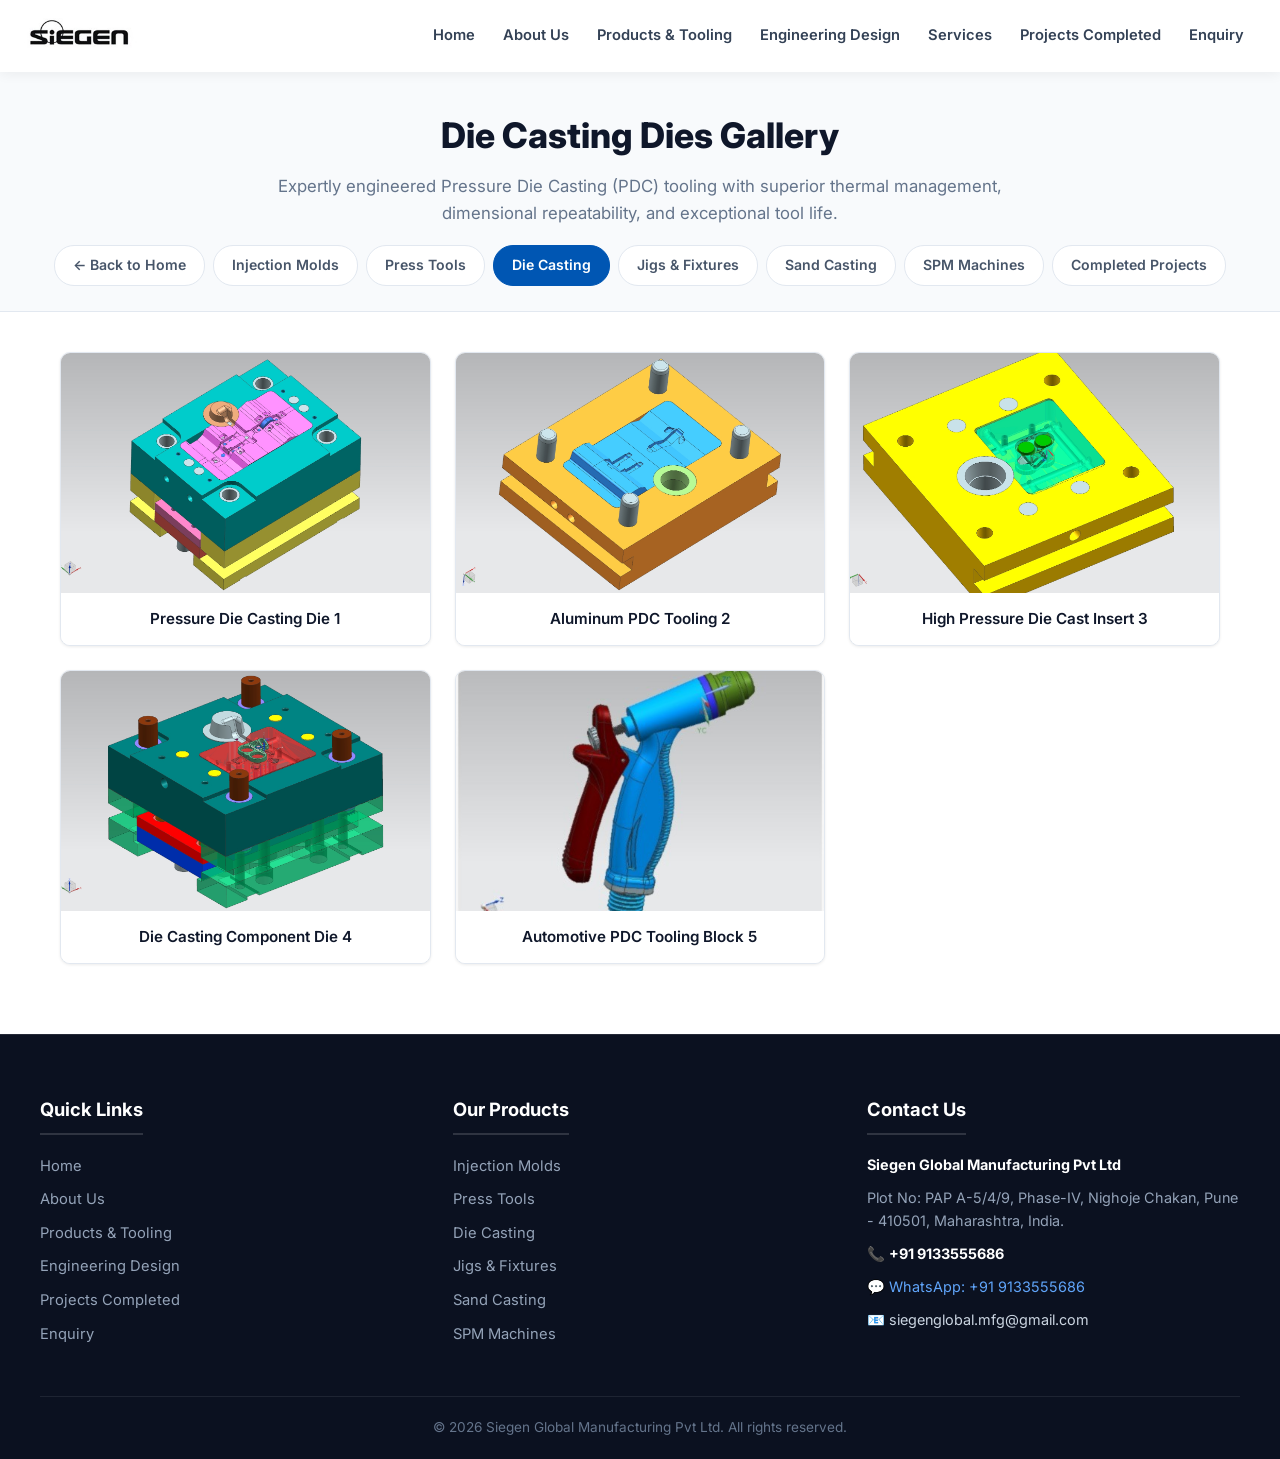
==== commit 2e01786d: "Remove top header phone badge across all pages" ====
--- a/die-casting.html
+++ b/die-casting.html
@@ -25,13 +25,7 @@
                 <li><a href="index.html#enquiry">Enquiry</a></li>
             </ul>
         </nav>
-        <div class="header-cta">
-            <a href="tel:+919133555686" class="phone-badge" title="Call Siegen Global Engineering Team">
-                <span class="icon">📞</span>
-                <span>+91 9133555686</span>
-            </a>
-            <button class="mobile-menu-btn" aria-label="Toggle navigation menu" aria-expanded="false">☰</button>
-        </div>
+        <button class="mobile-menu-btn" aria-label="Toggle navigation menu" aria-expanded="false">☰</button>
     </header>
 
     <div class="gallery-page-header">
